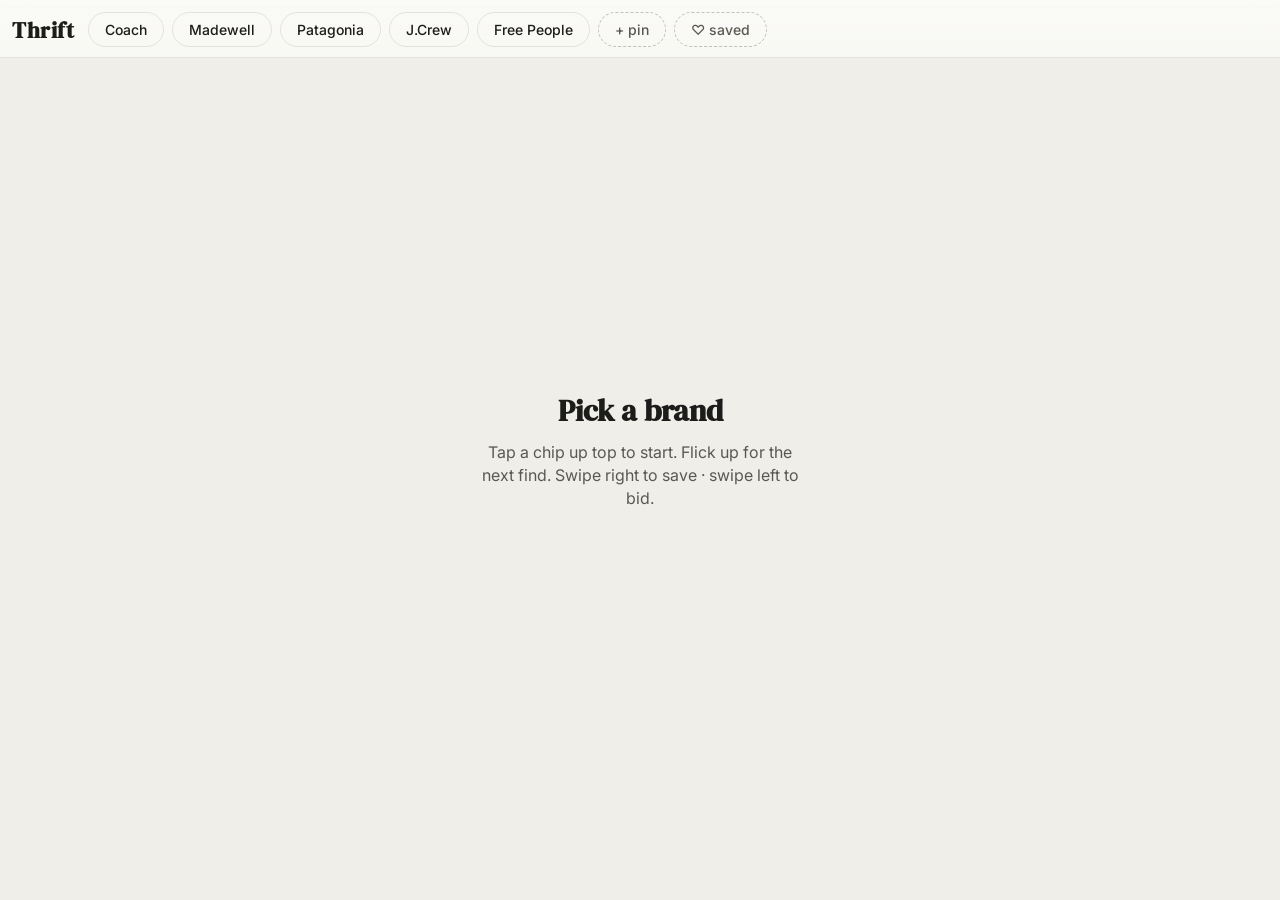
==== shopgoodwill_feed.html @ 8c885068 "Quieter monochrome palette: paper, charcoal, dusty olive accent Drop coral and peach entirely. Activ" ====
<!DOCTYPE html>
<html lang="en">
<head>
  <meta charset="UTF-8">
  <meta name="viewport" content="width=device-width, initial-scale=1.0, maximum-scale=1.0, user-scalable=no, viewport-fit=cover">
  <meta name="theme-color" content="#fafaf7">
  <meta name="color-scheme" content="light">
  <title>Sarah's Thrift Feed</title>

  <link rel="manifest" href="/manifest.webmanifest">
  <link rel="icon" href="/icon.svg" type="image/svg+xml">
  <link rel="apple-touch-icon" href="/icon.svg">
  <meta name="apple-mobile-web-app-capable" content="yes">
  <meta name="apple-mobile-web-app-title" content="Thrift">
  <meta name="apple-mobile-web-app-status-bar-style" content="default">
  <meta name="mobile-web-app-capable" content="yes">

  <link rel="preconnect" href="https://fonts.googleapis.com">
  <link rel="preconnect" href="https://fonts.gstatic.com" crossorigin>
  <link href="https://fonts.googleapis.com/css2?family=DM+Serif+Display&family=Inter:wght@400;500;600;700&display=swap" rel="stylesheet">
  <style>
    :root {
      color-scheme: light;
      --paper: #fafaf7;
      --paper-2: #efeee8;
      --paper-3: #dcdbd2;
      --ink: #1c1c1a;
      --ink-soft: #5a5852;
      --hairline: rgba(28,28,26,0.10);
      --olive: #6c7559;
      --olive-deep: #525a42;
      --notice-bg: #f3f1ea;
      --notice-border: #dcdbd2;
      --success-bg: #e8ebe0;
      --success-text: #4d553e;
      --shadow: 0 8px 24px rgba(28, 28, 26, 0.08);
      --shadow-lg: 0 16px 40px rgba(28, 28, 26, 0.16);
    }
    * { margin: 0; padding: 0; box-sizing: border-box; -webkit-tap-highlight-color: transparent; }
    html, body { height: 100%; overflow: hidden; background: var(--paper); }
    body {
      font-family: 'Inter', system-ui, -apple-system, sans-serif;
      color: var(--ink);
      overscroll-behavior: none;
    }

    .brand-bar {
      position: fixed; top: 0; left: 0; right: 0; z-index: 30;
      padding: max(env(safe-area-inset-top), 12px) 12px 10px;
      background: linear-gradient(to bottom, rgba(250,250,247,0.96), rgba(250,250,247,0.80));
      backdrop-filter: blur(14px) saturate(140%);
      -webkit-backdrop-filter: blur(14px) saturate(140%);
      border-bottom: 1px solid var(--hairline);
      display: flex; gap: 8px; overflow-x: auto;
      scrollbar-width: none;
      align-items: center;
    }
    .brand-bar::-webkit-scrollbar { display: none; }
    .brand-bar h1 {
      font-family: 'DM Serif Display', serif;
      color: var(--ink);
      font-size: 22px;
      white-space: nowrap;
      margin-right: 6px;
      letter-spacing: 0.5px;
    }
    .chip {
      flex-shrink: 0;
      padding: 8px 16px;
      border-radius: 999px;
      background: transparent;
      color: var(--ink);
      font-size: 14px;
      font-weight: 500;
      border: 1px solid var(--hairline);
      cursor: pointer;
      transition: transform 0.15s ease, background 0.2s ease, color 0.2s ease;
      white-space: nowrap;
      font-family: inherit;
    }
    .chip:active { transform: scale(0.95); }
    .chip.active {
      background: var(--ink);
      color: var(--paper);
      border-color: var(--ink);
    }
    .chip.add, .chip.saved {
      background: transparent;
      color: var(--ink-soft);
      border: 1px dashed rgba(28,28,26,0.25);
    }
    .chip.saved.active {
      background: var(--ink); color: var(--paper);
      border-color: var(--ink); border-style: solid;
    }

    .feed {
      height: 100vh; height: 100dvh;
      overflow-y: auto;
      scroll-snap-type: y mandatory;
      scroll-behavior: smooth;
      scrollbar-width: none;
    }
    .feed::-webkit-scrollbar { display: none; }

    .card {
      position: relative;
      height: 100vh; height: 100dvh;
      width: 100vw;
      scroll-snap-align: start;
      scroll-snap-stop: always;
      background: var(--paper-2);
      overflow: hidden;
    }
    .card-img {
      position: absolute; inset: 0;
      width: 100%; height: 100%;
      object-fit: cover;
      background: var(--paper-2);
      transition: opacity 0.4s ease, transform 0.2s ease;
    }
    .card-shade {
      position: absolute; left: 0; right: 0; bottom: 0;
      height: 60%;
      background: linear-gradient(to top, rgba(28,28,26,0.92), rgba(28,28,26,0.45) 45%, transparent);
      pointer-events: none;
    }

    .card-info {
      position: absolute; left: 18px; right: 84px;
      bottom: calc(env(safe-area-inset-bottom, 16px) + 22px);
      color: #ffffff;
      z-index: 5;
    }
    .card-brand {
      font-family: 'DM Serif Display', serif;
      font-size: 24px;
      letter-spacing: 0.5px;
      margin-bottom: 6px;
      text-shadow: 0 2px 8px rgba(0,0,0,0.45);
    }
    .card-title {
      font-size: 15px;
      line-height: 1.35;
      max-height: 4.05em; overflow: hidden;
      text-shadow: 0 1px 6px rgba(0,0,0,0.5);
      margin-bottom: 12px;
      opacity: 0.95;
    }
    .price-row { display: flex; align-items: center; gap: 8px; flex-wrap: wrap; }
    .price-tag {
      background: var(--paper);
      color: var(--ink);
      padding: 8px 14px;
      border-radius: 999px;
      font-weight: 700;
      font-size: 16px;
      box-shadow: var(--shadow);
    }
    .time-tag {
      background: rgba(250,250,247,0.92);
      color: var(--ink);
      padding: 8px 13px;
      border-radius: 999px;
      font-size: 13px;
      font-weight: 600;
    }
    .time-tag.urgent { background: var(--olive); color: #fff; }
    .bid-tag {
      background: rgba(28,28,26,0.85);
      color: var(--paper);
      padding: 8px 13px;
      border-radius: 999px;
      font-size: 13px;
      font-weight: 500;
    }

    .actions {
      position: absolute;
      right: 14px;
      bottom: calc(env(safe-area-inset-bottom, 16px) + 22px);
      display: flex; flex-direction: column; gap: 14px;
      align-items: center;
      z-index: 5;
    }
    .action-btn {
      width: 52px; height: 52px;
      border-radius: 50%;
      background: rgba(250,250,247,0.95);
      color: var(--ink);
      border: none;
      font-size: 22px;
      display: grid; place-items: center;
      cursor: pointer;
      box-shadow: var(--shadow);
      text-decoration: none;
      transition: transform 0.15s ease, background 0.2s ease;
      font-family: inherit;
    }
    .action-btn:active { transform: scale(0.92); }
    .action-btn.fav.active { background: var(--ink); color: var(--paper); }

    .burst {
      position: absolute; left: 50%; top: 50%;
      transform: translate(-50%, -50%) scale(0);
      font-size: 110px;
      color: var(--paper);
      pointer-events: none;
      filter: drop-shadow(0 4px 14px rgba(0,0,0,0.55));
      z-index: 8;
      opacity: 0;
    }
    .burst.go { animation: burst 720ms ease-out forwards; }
    @keyframes burst {
      0%   { transform: translate(-50%,-50%) scale(0.2); opacity: 0; }
      30%  { transform: translate(-50%,-50%) scale(1.25); opacity: 1; }
      80%  { transform: translate(-50%,-50%) scale(1.0); opacity: 0.9; }
      100% { transform: translate(-50%,-50%) scale(0.7); opacity: 0; }
    }

    .swipe-overlay {
      position: absolute;
      top: 50%;
      padding: 18px 30px;
      border-radius: 999px;
      font-family: 'DM Serif Display', serif;
      font-size: 26px;
      color: var(--paper);
      pointer-events: none;
      z-index: 9;
      opacity: 0;
      transform: translateY(-50%) scale(0.7);
      transition: opacity 0.25s ease, transform 0.3s cubic-bezier(0.2, 0.8, 0.2, 1);
      box-shadow: var(--shadow-lg);
      letter-spacing: 0.5px;
      white-space: nowrap;
    }
    .swipe-overlay.save { left: 24px; background: var(--ink); border: 2px solid #000; }
    .swipe-overlay.bid  { right: 24px; background: var(--olive); border: 2px solid var(--olive-deep); }
    .swipe-overlay.show { opacity: 1; transform: translateY(-50%) scale(1); }
    .swipe-overlay.peek { opacity: 0.7; }

    .drawer-bg, .modal-bg {
      position: fixed; inset: 0; z-index: 40;
      background: rgba(28,28,26,0.55);
      opacity: 0; pointer-events: none;
      transition: opacity 0.25s ease;
    }
    .drawer-bg.open, .modal-bg.open { opacity: 1; pointer-events: auto; }
    .modal-bg { display: grid; place-items: end center; padding: 0; }
    .modal-bg.open { display: grid; }
    @media (min-height: 700px) { .modal-bg { place-items: center; padding: 24px; } }

    .drawer {
      position: fixed; top: 0; right: 0; bottom: 0;
      width: min(420px, 88vw);
      background: var(--paper);
      transform: translateX(100%);
      transition: transform 0.3s cubic-bezier(0.2, 0.8, 0.2, 1);
      z-index: 41;
      overflow-y: auto;
      padding: 22px 22px calc(env(safe-area-inset-bottom, 24px) + 24px);
      color: var(--ink);
    }
    .drawer.open { transform: translateX(0); }
    .drawer-handle {
      width: 40px; height: 4px; background: var(--paper-3);
      border-radius: 4px; margin: 0 auto 18px;
    }
    .drawer h2 {
      font-family: 'DM Serif Display', serif;
      font-size: 26px;
      color: var(--ink);
      margin-bottom: 6px;
      line-height: 1.2;
    }
    .pill {
      display: inline-block;
      background: transparent;
      color: var(--ink);
      padding: 4px 12px;
      border-radius: 999px;
      border: 1px solid var(--ink);
      font-size: 11px;
      letter-spacing: 1px;
      margin-bottom: 14px;
      text-transform: uppercase;
      font-weight: 600;
    }
    .row {
      display: flex; justify-content: space-between;
      padding: 12px 0; border-bottom: 1px solid var(--hairline);
      font-size: 14px;
    }
    .row b { color: var(--ink); font-weight: 600; }
    .row span { color: var(--ink-soft); }
    .drawer-actions { margin-top: 22px; display: flex; gap: 10px; }
    .drawer-actions a, .drawer-actions button {
      flex: 1;
      padding: 14px;
      border-radius: 12px;
      border: none;
      font-size: 15px;
      font-weight: 600;
      text-align: center;
      text-decoration: none;
      cursor: pointer;
      font-family: inherit;
    }
    .btn-primary { background: var(--ink); color: var(--paper); }
    .btn-primary:disabled { background: var(--paper-2); color: var(--ink-soft); cursor: not-allowed; }
    .btn-secondary { background: transparent; color: var(--ink); border: 1px solid var(--hairline) !important; }

    .center-msg {
      position: absolute; inset: 0;
      display: grid; place-items: center;
      color: var(--ink);
      text-align: center;
      padding: 24px;
    }
    .center-msg h3 {
      font-family: 'DM Serif Display', serif;
      font-size: 30px; margin-bottom: 10px;
      color: var(--ink);
    }
    .center-msg p { color: var(--ink-soft); max-width: 320px; line-height: 1.45; }
    .dots { margin-top: 14px; display: inline-flex; gap: 6px; }
    .dots span {
      width: 8px; height: 8px; border-radius: 50%;
      background: var(--ink);
      animation: bounce 1.2s infinite ease-in-out;
    }
    .dots span:nth-child(2) { animation-delay: 0.15s; }
    .dots span:nth-child(3) { animation-delay: 0.3s; }
    @keyframes bounce {
      0%, 80%, 100% { transform: translateY(0); opacity: 0.35; }
      40% { transform: translateY(-8px); opacity: 1; }
    }

    .modal {
      background: var(--paper);
      border-radius: 18px 18px 0 0;
      padding: 24px 22px calc(env(safe-area-inset-bottom, 24px) + 24px);
      max-width: 460px; width: 100%;
      box-shadow: var(--shadow-lg);
      max-height: 92vh;
      overflow-y: auto;
      color: var(--ink);
    }
    @media (min-height: 700px) { .modal { border-radius: 18px; padding: 24px; } }
    .modal h3 {
      font-family: 'DM Serif Display', serif;
      font-size: 26px;
      margin-bottom: 6px;
      color: var(--ink);
    }
    .modal-sub {
      color: var(--ink-soft);
      font-size: 13px;
      margin-bottom: 16px;
    }
    .modal input {
      width: 100%;
      padding: 12px 14px;
      border-radius: 10px;
      border: 1px solid var(--hairline);
      font-size: 15px;
      margin-bottom: 14px;
      background: var(--paper);
      color: var(--ink);
      font-family: inherit;
    }
    .modal input:focus { outline: 1.5px solid var(--ink); outline-offset: 1px; border-color: transparent; }
    .modal-list { display: flex; flex-wrap: wrap; gap: 8px; margin-bottom: 14px; }
    .modal-list .chip { background: transparent; color: var(--ink); border: 1px solid var(--hairline); }
    .modal-list .chip .x { margin-left: 6px; opacity: 0.5; font-weight: 600; }
    .modal-actions { display: flex; gap: 10px; justify-content: flex-end; }
    .modal-actions button {
      padding: 12px 20px;
      border-radius: 10px;
      border: none;
      font-weight: 600;
      cursor: pointer;
      font-family: inherit;
      font-size: 14px;
    }

    .bid-thumb-row {
      display: flex;
      gap: 12px;
      margin-bottom: 16px;
      padding: 12px;
      background: var(--paper-2);
      border-radius: 14px;
      align-items: center;
    }
    .bid-thumb-row img {
      width: 56px; height: 56px;
      object-fit: cover;
      border-radius: 10px;
      flex-shrink: 0;
    }
    .bid-thumb-row > div { flex: 1; min-width: 0; }
    .bid-title-text {
      font-size: 14px; font-weight: 600; color: var(--ink);
      white-space: nowrap; overflow: hidden; text-overflow: ellipsis;
    }
    .bid-current-text {
      font-size: 12px; color: var(--ink-soft); margin-top: 2px;
    }
    .bid-presets {
      display: grid;
      grid-template-columns: repeat(2, 1fr);
      gap: 8px;
      margin-bottom: 12px;
    }
    .bid-preset {
      padding: 14px 12px;
      border-radius: 12px;
      border: 1px solid var(--hairline);
      background: var(--paper);
      color: var(--ink);
      font-size: 15px;
      font-weight: 600;
      cursor: pointer;
      font-family: inherit;
      transition: all 0.15s ease;
      text-align: left;
    }
    .bid-preset .label {
      display: block;
      font-size: 10px;
      font-weight: 500;
      color: var(--ink-soft);
      margin-bottom: 3px;
      text-transform: uppercase;
      letter-spacing: 1px;
    }
    .bid-preset:active { transform: scale(0.97); }
    .bid-preset.selected {
      background: var(--ink);
      color: var(--paper);
      border-color: var(--ink);
    }
    .bid-preset.selected .label { color: rgba(250,250,247,0.7); }

    .bid-notice {
      font-size: 13px;
      line-height: 1.4;
      margin-bottom: 12px;
      min-height: 0;
      color: var(--ink);
    }
    .bid-notice:empty { margin-bottom: 0; }
    .bid-notice.show {
      padding: 10px 12px;
      border-radius: 10px;
      background: var(--notice-bg);
      border: 1px solid var(--notice-border);
    }
    .bid-notice.success {
      background: var(--success-bg);
      border-color: #c4ccb6;
      color: var(--success-text);
    }

    @media (max-width: 380px) {
      .card-info { right: 76px; }
      .card-brand { font-size: 21px; }
    }
  </style>
</head>
<body>
  <div class="brand-bar" id="brandBar">
    <h1>Thrift</h1>
  </div>

  <div class="feed" id="feed">
    <div class="card">
      <div class="center-msg">
        <div>
          <h3>Pick a brand</h3>
          <p>Tap a chip up top to start. Flick up for the next find. Swipe right to save · swipe left to bid.</p>
        </div>
      </div>
    </div>
  </div>

  <div class="drawer-bg" id="drawerBg"></div>
  <aside class="drawer" id="drawer" aria-hidden="true">
    <div class="drawer-handle"></div>
    <div id="drawerContent"></div>
  </aside>

  <div class="modal-bg" id="brandModalBg">
    <div class="modal">
      <h3>Pin your brands</h3>
      <div class="modal-list" id="brandList"></div>
      <input id="brandInput" placeholder="Add a brand (Coach, Madewell…)" autocomplete="off">
      <div class="modal-actions">
        <button class="btn-secondary" onclick="closeBrandModal()">Done</button>
      </div>
    </div>
  </div>

  <div class="modal-bg" id="bidModalBg">
    <div class="modal">
      <h3>Place a bid</h3>
      <div class="modal-sub">Pick an amount or type your own.</div>
      <div class="bid-thumb-row">
        <img id="bidThumb" alt="">
        <div>
          <div class="bid-title-text" id="bidTitle"></div>
          <div class="bid-current-text" id="bidCurrent"></div>
        </div>
      </div>
      <div class="bid-presets" id="bidPresets"></div>
      <input id="bidCustom" type="number" inputmode="decimal" step="0.01" placeholder="Custom amount">
      <div class="bid-notice" id="bidNotice"></div>
      <div class="modal-actions">
        <button class="btn-secondary" onclick="closeBidModal()">Cancel</button>
        <button class="btn-primary" id="bidConfirm" disabled>Place bid</button>
      </div>
    </div>
  </div>

  <script>
    const SWIPE_THRESHOLD = 70;
    const SWIPE_VERTICAL_TOLERANCE = 60;
    const SWIPE_PEEK_DISTANCE = 30;

    const state = {
      brands: [],
      activeBrand: null,
      page: 1,
      items: [],
      favorites: new Set(),
      mode: 'feed',
      loading: false,
      exhausted: false,
    };

    const fmtPrice = n => `$${(Number(n) || 0).toFixed(2)}`;
    const isUrgent = s => s > 0 && s < 3600;
    function fmtTime(seconds) {
      if (!Number.isFinite(seconds) || seconds <= 0) return 'Ended';
      const d = Math.floor(seconds / 86400);
      const h = Math.floor((seconds % 86400) / 3600);
      const m = Math.floor((seconds % 3600) / 60);
      if (d > 0) return `${d}d ${h}h left`;
      if (h > 0) return `${h}h ${m}m left`;
      return `${Math.max(1, m)}m left`;
    }
    function escapeHtml(s) {
      return String(s == null ? '' : s).replace(/[&<>"']/g,
        c => ({'&':'&amp;','<':'&lt;','>':'&gt;','"':'&quot;',"'":'&#39;'}[c]));
    }

    function setBidNotice(text, kind) {
      const el = document.getElementById('bidNotice');
      el.textContent = text || '';
      el.classList.remove('success', 'show');
      if (text) {
        el.classList.add('show');
        if (kind === 'success') el.classList.add('success');
      }
    }

    async function apiGet(path) {
      const r = await fetch(path);
      if (!r.ok) {
        let detail = String(r.status);
        try { const j = await r.json(); if (j && j.detail) detail = j.detail; } catch {}
        throw new Error(`GET ${path} → ${detail}`);
      }
      return r.json();
    }
    async function apiSend(path, method, body) {
      const r = await fetch(path, {
        method,
        headers: {'Content-Type': 'application/json'},
        body: body ? JSON.stringify(body) : undefined,
      });
      if (!r.ok) {
        let detail = String(r.status);
        try { const j = await r.json(); if (j && j.detail) detail = j.detail; } catch {}
        throw new Error(detail);
      }
      return r.json();
    }

    function warmingCard(brand) {
      return `
        <div class="card">
          <div class="center-msg">
            <div>
              <h3>Warming up…</h3>
              <p>The free server takes about 30 seconds to wake from a nap.
              ${brand ? `${escapeHtml(brand)} finds will appear here as soon as it stretches.` : ''}</p>
              <div class="dots"><span></span><span></span><span></span></div>
            </div>
          </div>
        </div>`;
    }

    async function loadBrands() {
      try { state.brands = await apiGet('/api/brands'); }
      catch { state.brands = ['Coach', 'Madewell', 'Patagonia', 'J.Crew', 'Free People']; }
      renderBrandBar();
      renderBrandModal();
    }
    async function saveBrands() {
      try { state.brands = await apiSend('/api/brands', 'POST', state.brands); }
      catch (e) { console.warn('save brands failed', e); }
      renderBrandBar();
      renderBrandModal();
    }

    function renderBrandBar() {
      const bar = document.getElementById('brandBar');
      bar.innerHTML = '<h1>Thrift</h1>';
      state.brands.forEach(b => {
        const c = document.createElement('button');
        c.className = 'chip' + (state.mode === 'feed' && b === state.activeBrand ? ' active' : '');
        c.textContent = b;
        c.onclick = () => selectBrand(b);
        bar.appendChild(c);
      });
      const add = document.createElement('button');
      add.className = 'chip add';
      add.textContent = '+ pin';
      add.onclick = openBrandModal;
      bar.appendChild(add);
      const sav = document.createElement('button');
      sav.className = 'chip saved' + (state.mode === 'saved' ? ' active' : '');
      sav.innerHTML = '♡ saved';
      sav.onclick = showFavorites;
      bar.appendChild(sav);
    }

    async function selectBrand(brand) {
      state.activeBrand = brand;
      state.mode = 'feed';
      state.page = 1;
      state.items = [];
      state.exhausted = false;
      renderBrandBar();
      document.getElementById('feed').innerHTML = `
        <div class="card">
          <div class="center-msg">
            <div>
              <h3>Pulling ${escapeHtml(brand)} finds…</h3>
              <p>Flick up for next · → to save · ← to bid</p>
              <div class="dots"><span></span><span></span><span></span></div>
            </div>
          </div>
        </div>`;
      await loadMore();
    }

    async function loadMore() {
      if (state.mode !== 'feed' || !state.activeBrand || state.loading || state.exhausted) return;
      state.loading = true;
      let warmTimer = null;
      if (state.items.length === 0) {
        warmTimer = setTimeout(() => {
          document.getElementById('feed').innerHTML = warmingCard(state.activeBrand);
        }, 4000);
      }
      try {
        const items = await apiGet(`/api/feed?brand=${encodeURIComponent(state.activeBrand)}&page=${state.page}`);
        if (warmTimer) clearTimeout(warmTimer);
        if (!items.length) state.exhausted = true;
        state.items.push(...items);
        state.page += 1;
        renderFeed();
      } catch (e) {
        if (warmTimer) clearTimeout(warmTimer);
        renderError(e);
      } finally {
        state.loading = false;
      }
    }

    function renderFeed() {
      const feed = document.getElementById('feed');
      if (state.items.length === 0) {
        feed.innerHTML = `
          <div class="card">
            <div class="center-msg">
              <div><h3>No ${escapeHtml(state.activeBrand)} listings</h3>
              <p>Try another pinned brand or check back soon.</p></div>
            </div>
          </div>`;
        return;
      }
      feed.innerHTML = state.items.map(cardHTML).join('');
      feed.querySelectorAll('.card[data-id]').forEach(attachGestures);
      observeLastCard();
    }

    function cardHTML(it, idx) {
      const saved = state.favorites.has(it.id);
      const heart = saved ? '♥' : '♡';
      const heartCls = saved ? 'action-btn fav active' : 'action-btn fav';
      const urgent = isUrgent(it.seconds_left) ? ' urgent' : '';
      return `
        <article class="card" data-idx="${idx}" data-id="${it.id}">
          <img class="card-img" src="${escapeHtml(it.image_url)}" alt="" loading="${idx < 2 ? 'eager' : 'lazy'}" onerror="this.removeAttribute('src');">
          <div class="card-shade"></div>
          <div class="burst" data-burst>♥</div>
          <div class="swipe-overlay save" data-overlay-save>♥ saved</div>
          <div class="swipe-overlay bid"  data-overlay-bid>↗ bid</div>
          <div class="card-info">
            <div class="card-brand">${escapeHtml(it.brand)}</div>
            <div class="card-title">${escapeHtml(it.title)}</div>
            <div class="price-row">
              <span class="price-tag">${fmtPrice(it.current_price)}</span>
              <span class="time-tag${urgent}" data-time="${it.seconds_left}">${fmtTime(it.seconds_left)}</span>
              ${it.bid_count ? `<span class="bid-tag">${it.bid_count} bid${it.bid_count === 1 ? '' : 's'}</span>` : ''}
            </div>
          </div>
          <div class="actions">
            <button class="${heartCls}" data-fav aria-label="Save">${heart}</button>
            <button class="action-btn" data-info aria-label="Details">i</button>
            <button class="action-btn" data-bid aria-label="Bid">$</button>
          </div>
        </article>`;
    }

    function renderError(e) {
      document.getElementById('feed').innerHTML = `
        <div class="card">
          <div class="center-msg">
            <div><h3>Couldn't load</h3>
            <p>${escapeHtml(e && e.message || e)}</p></div>
          </div>
        </div>`;
    }

    function attachGestures(card) {
      const id = parseInt(card.dataset.id, 10);
      const item = state.items.find(x => x.id === id);
      if (!item) return;
      const burst = card.querySelector('[data-burst]');
      const img = card.querySelector('.card-img');
      const overlaySave = card.querySelector('[data-overlay-save]');
      const overlayBid  = card.querySelector('[data-overlay-bid]');

      let lastTap = 0;
      card.addEventListener('click', (e) => {
        if (e.target.closest('button,a')) return;
        const now = Date.now();
        if (now - lastTap < 320) {
          if (!state.favorites.has(item.id)) toggleFav(item, card);
          fireBurst(burst);
        }
        lastTap = now;
      });

      let startX = 0, startY = 0, tracking = false, horizontal = false;
      card.addEventListener('touchstart', (e) => {
        if (e.target.closest('button,a')) return;
        startX = e.touches[0].clientX;
        startY = e.touches[0].clientY;
        tracking = true;
        horizontal = false;
      }, { passive: true });

      card.addEventListener('touchmove', (e) => {
        if (!tracking) return;
        const dx = e.touches[0].clientX - startX;
        const dy = e.touches[0].clientY - startY;
        if (!horizontal && Math.abs(dx) > 10 && Math.abs(dx) > Math.abs(dy)) {
          horizontal = true;
        }
        if (!horizontal) return;
        const peek = Math.max(-1, Math.min(1, dx / 140));
        if (img) img.style.transform = `translateX(${dx * 0.18}px)`;
        if (dx > SWIPE_PEEK_DISTANCE) {
          overlaySave.classList.add('peek');
          overlaySave.style.opacity = String(Math.min(0.9, peek));
          overlayBid.classList.remove('peek', 'show');
          overlayBid.style.opacity = '';
        } else if (dx < -SWIPE_PEEK_DISTANCE) {
          overlayBid.classList.add('peek');
          overlayBid.style.opacity = String(Math.min(0.9, -peek));
          overlaySave.classList.remove('peek', 'show');
          overlaySave.style.opacity = '';
        } else {
          overlaySave.classList.remove('peek', 'show');
          overlayBid.classList.remove('peek', 'show');
          overlaySave.style.opacity = '';
          overlayBid.style.opacity = '';
        }
      }, { passive: true });

      card.addEventListener('touchend', (e) => {
        if (!tracking) return;
        tracking = false;
        const dx = e.changedTouches[0].clientX - startX;
        const dy = e.changedTouches[0].clientY - startY;

        if (img) img.style.transform = '';
        overlaySave.classList.remove('peek');
        overlayBid.classList.remove('peek');
        overlaySave.style.opacity = '';
        overlayBid.style.opacity = '';

        if (Math.abs(dy) > SWIPE_VERTICAL_TOLERANCE) return;

        if (dx > SWIPE_THRESHOLD) {
          if (!state.favorites.has(item.id)) toggleFav(item, card);
          fireBurst(burst);
          flashOverlay(overlaySave);
        } else if (dx < -SWIPE_THRESHOLD) {
          flashOverlay(overlayBid);
          setTimeout(() => openBidSheet(item), 180);
        }
      }, { passive: true });

      card.querySelector('[data-fav]').addEventListener('click', (e) => {
        e.stopPropagation();
        toggleFav(item, card);
      });
      card.querySelector('[data-info]').addEventListener('click', (e) => {
        e.stopPropagation();
        openDrawer(item);
      });
      card.querySelector('[data-bid]').addEventListener('click', (e) => {
        e.stopPropagation();
        openBidSheet(item);
      });
    }

    function fireBurst(el) {
      el.classList.remove('go');
      void el.offsetWidth;
      el.classList.add('go');
    }

    function flashOverlay(el) {
      el.classList.remove('peek');
      el.style.opacity = '';
      el.classList.add('show');
      setTimeout(() => el.classList.remove('show'), 650);
    }

    async function toggleFav(item, card) {
      const btn = card && card.querySelector('[data-fav]');
      if (state.favorites.has(item.id)) {
        state.favorites.delete(item.id);
        if (btn) { btn.classList.remove('active'); btn.textContent = '♡'; }
        try { await fetch(`/api/favorites/${item.id}`, { method: 'DELETE' }); } catch (e) { console.warn(e); }
      } else {
        state.favorites.add(item.id);
        if (btn) { btn.classList.add('active'); btn.textContent = '♥'; }
        try {
          await apiSend('/api/favorites', 'POST', {
            item_id: item.id,
            title: item.title,
            image_url: item.image_url,
            listing_url: item.listing_url,
            brand: item.brand,
            saved_at: new Date().toISOString(),
          });
        } catch (e) { console.warn(e); }
      }
    }

    async function loadFavorites() {
      try {
        const favs = await apiGet('/api/favorites');
        state.favorites = new Set(favs.map(f => f.item_id));
      } catch {}
    }

    async function showFavorites() {
      state.mode = 'saved';
      renderBrandBar();
      try {
        const favs = await apiGet('/api/favorites');
        const feed = document.getElementById('feed');
        if (!favs.length) {
          feed.innerHTML = `<div class="card"><div class="center-msg"><div><h3>Nothing saved yet</h3><p>Swipe a card right to save it here.</p></div></div></div>`;
          return;
        }
        feed.innerHTML = favs.map((f, idx) => `
          <article class="card">
            <img class="card-img" src="${escapeHtml(f.image_url)}" alt="" loading="${idx < 2 ? 'eager' : 'lazy'}" onerror="this.removeAttribute('src');">
            <div class="card-shade"></div>
            <div class="card-info">
              <div class="card-brand">${escapeHtml(f.brand || 'Saved')}</div>
              <div class="card-title">${escapeHtml(f.title)}</div>
              <div class="price-row">
                <a class="price-tag" href="${escapeHtml(f.listing_url)}" target="_blank" rel="noopener" style="text-decoration:none;">Open ↗</a>
              </div>
            </div>
          </article>`).join('');
      } catch (e) {
        renderError(e);
      }
    }

    function openDrawer(item) {
      const c = document.getElementById('drawerContent');
      c.innerHTML = `
        <span class="pill">${escapeHtml(item.brand)}</span>
        <h2>${escapeHtml(item.title)}</h2>
        <div class="row"><b>Current bid</b><span>${fmtPrice(item.current_price)}</span></div>
        <div class="row"><b>Minimum next bid</b><span>${fmtPrice(item.minimum_bid)}</span></div>
        <div class="row"><b>Bids placed</b><span>${item.bid_count || 0}</span></div>
        <div class="row"><b>Time left</b><span>${fmtTime(item.seconds_left)}</span></div>
        ${item.location ? `<div class="row"><b>Seller</b><span>${escapeHtml(item.location)}</span></div>` : ''}
        <div class="drawer-actions">
          <button class="btn-primary" onclick="closeDrawer(); openBidSheet(${JSON.stringify(item).replace(/"/g, '&quot;')})">Bid</button>
          <button class="btn-secondary" onclick="closeDrawer()">Close</button>
        </div>`;
      document.getElementById('drawer').classList.add('open');
      document.getElementById('drawer').setAttribute('aria-hidden', 'false');
      document.getElementById('drawerBg').classList.add('open');
    }
    function closeDrawer() {
      document.getElementById('drawer').classList.remove('open');
      document.getElementById('drawer').setAttribute('aria-hidden', 'true');
      document.getElementById('drawerBg').classList.remove('open');
    }
    document.getElementById('drawerBg').addEventListener('click', closeDrawer);

    function openBrandModal() {
      renderBrandModal();
      document.getElementById('brandModalBg').classList.add('open');
      setTimeout(() => document.getElementById('brandInput').focus(), 50);
    }
    function closeBrandModal() {
      document.getElementById('brandModalBg').classList.remove('open');
    }
    function renderBrandModal() {
      const list = document.getElementById('brandList');
      list.innerHTML = state.brands.map(b => `
        <button class="chip" data-b="${escapeHtml(b)}">${escapeHtml(b)} <span class="x">×</span></button>
      `).join('');
      list.querySelectorAll('.chip').forEach(el => {
        el.onclick = () => {
          const b = el.dataset.b;
          state.brands = state.brands.filter(x => x !== b);
          if (state.activeBrand === b) state.activeBrand = null;
          saveBrands();
        };
      });
      const inp = document.getElementById('brandInput');
      inp.onkeydown = (e) => {
        if (e.key === 'Enter' && inp.value.trim()) {
          const b = inp.value.trim();
          if (!state.brands.includes(b)) state.brands.push(b);
          inp.value = '';
          saveBrands();
        }
      };
    }

    // ----- bid sheet -----

    let bidContext = null;

    function openBidSheet(item) {
      bidContext = { item, amount: null };
      document.getElementById('bidThumb').src = item.image_url;
      document.getElementById('bidTitle').textContent = item.title;
      document.getElementById('bidCurrent').textContent =
        `Current ${fmtPrice(item.current_price)} · min next ${fmtPrice(item.minimum_bid)}`;

      const min = Math.max(item.minimum_bid, item.current_price + 1);
      const presets = [
        { label: 'Min',     amount: min },
        { label: 'Min +$1', amount: min + 1 },
        { label: 'Min +$5', amount: min + 5 },
        { label: 'Min +$10', amount: min + 10 },
      ];
      const presetsEl = document.getElementById('bidPresets');
      presetsEl.innerHTML = presets.map(p => `
        <button class="bid-preset" data-amount="${p.amount}">
          <span class="label">${escapeHtml(p.label)}</span>
          ${fmtPrice(p.amount)}
        </button>
      `).join('');
      presetsEl.querySelectorAll('.bid-preset').forEach(btn => {
        btn.onclick = () => selectBidAmount(parseFloat(btn.dataset.amount), btn);
      });

      const custom = document.getElementById('bidCustom');
      custom.value = '';
      custom.placeholder = `Custom amount (e.g. ${(min + 2.50).toFixed(2)})`;
      custom.oninput = () => {
        const v = parseFloat(custom.value);
        if (Number.isFinite(v) && v > 0) {
          bidContext.amount = v;
          presetsEl.querySelectorAll('.bid-preset').forEach(b => b.classList.remove('selected'));
          document.getElementById('bidConfirm').disabled = false;
        } else {
          if (!presetsEl.querySelector('.bid-preset.selected')) {
            document.getElementById('bidConfirm').disabled = true;
            bidContext.amount = null;
          }
        }
      };

      setBidNotice('');
      const confirmBtn = document.getElementById('bidConfirm');
      confirmBtn.disabled = true;
      confirmBtn.textContent = 'Place bid';
      document.getElementById('bidModalBg').classList.add('open');
    }

    function selectBidAmount(amount, btnEl) {
      bidContext.amount = amount;
      document.querySelectorAll('.bid-preset').forEach(b => b.classList.remove('selected'));
      if (btnEl) btnEl.classList.add('selected');
      document.getElementById('bidCustom').value = '';
      document.getElementById('bidConfirm').disabled = false;
    }

    function closeBidModal() {
      document.getElementById('bidModalBg').classList.remove('open');
      bidContext = null;
    }

    document.getElementById('bidConfirm').onclick = async () => {
      if (!bidContext || !bidContext.amount) return;
      const btn = document.getElementById('bidConfirm');
      btn.disabled = true;
      btn.textContent = 'Placing…';
      setBidNotice('');
      try {
        await apiSend('/api/bid', 'POST', {
          item_id: bidContext.item.id,
          amount: bidContext.amount,
        });
        btn.textContent = 'Bid placed ✓';
        setBidNotice(`Bid of ${fmtPrice(bidContext.amount)} submitted.`, 'success');
        setTimeout(closeBidModal, 1400);
      } catch (e) {
        setBidNotice(e.message || String(e));
        btn.disabled = false;
        btn.textContent = 'Place bid';
      }
    };

    document.getElementById('bidModalBg').addEventListener('click', (e) => {
      if (e.target.id === 'bidModalBg') closeBidModal();
    });
    document.getElementById('brandModalBg').addEventListener('click', (e) => {
      if (e.target.id === 'brandModalBg') closeBrandModal();
    });

    let observer;
    function observeLastCard() {
      if (observer) observer.disconnect();
      const cards = document.querySelectorAll('.card[data-id]');
      if (cards.length < 2) return;
      observer = new IntersectionObserver((entries) => {
        entries.forEach(e => { if (e.isIntersecting) loadMore(); });
      }, { threshold: 0.3 });
      observer.observe(cards[cards.length - 2]);
    }

    setInterval(() => {
      document.querySelectorAll('[data-time]').forEach(el => {
        let s = parseInt(el.dataset.time, 10);
        if (!Number.isFinite(s)) return;
        s = Math.max(0, s - 1);
        el.dataset.time = s;
        el.textContent = fmtTime(s);
        if (isUrgent(s)) el.classList.add('urgent');
      });
    }, 1000);

    (async function init() {
      await loadFavorites();
      await loadBrands();
    })();
  </script>
</body>
</html>
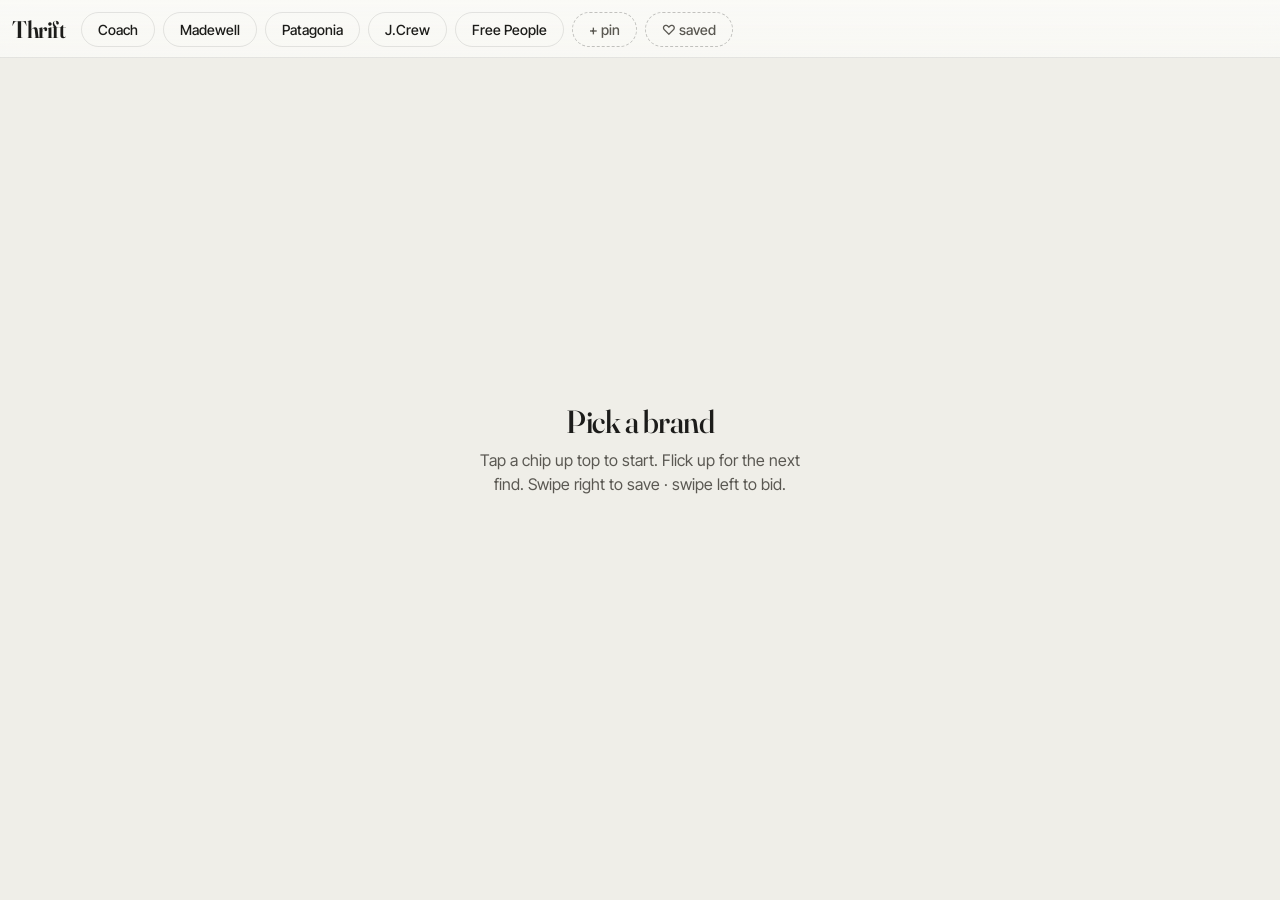
==== commit d33cd04e: "Bring coral back as accent + new font pairing (Fraunces / Inter Tight) Coral comes back, used sparin" ====
--- a/shopgoodwill_feed.html
+++ b/shopgoodwill_feed.html
@@ -17,7 +17,7 @@
 
   <link rel="preconnect" href="https://fonts.googleapis.com">
   <link rel="preconnect" href="https://fonts.gstatic.com" crossorigin>
-  <link href="https://fonts.googleapis.com/css2?family=DM+Serif+Display&family=Inter:wght@400;500;600;700&display=swap" rel="stylesheet">
+  <link href="https://fonts.googleapis.com/css2?family=Fraunces:opsz,wght@9..144,400..700&family=Inter+Tight:wght@400..700&display=swap" rel="stylesheet">
   <style>
     :root {
       color-scheme: light;
@@ -29,19 +29,26 @@
       --hairline: rgba(28,28,26,0.10);
       --olive: #6c7559;
       --olive-deep: #525a42;
+      --coral: #ff7a6b;
+      --coral-deep: #e85a4a;
+      --peach: #ffd5cc;
       --notice-bg: #f3f1ea;
       --notice-border: #dcdbd2;
       --success-bg: #e8ebe0;
       --success-text: #4d553e;
       --shadow: 0 8px 24px rgba(28, 28, 26, 0.08);
       --shadow-lg: 0 16px 40px rgba(28, 28, 26, 0.16);
+      --serif: 'Fraunces', 'DM Serif Display', Georgia, serif;
+      --sans: 'Inter Tight', 'Inter', system-ui, -apple-system, sans-serif;
     }
     * { margin: 0; padding: 0; box-sizing: border-box; -webkit-tap-highlight-color: transparent; }
     html, body { height: 100%; overflow: hidden; background: var(--paper); }
     body {
-      font-family: 'Inter', system-ui, -apple-system, sans-serif;
+      font-family: var(--sans);
       color: var(--ink);
       overscroll-behavior: none;
+      -webkit-font-smoothing: antialiased;
+      -moz-osx-font-smoothing: grayscale;
     }
 
     .brand-bar {
@@ -57,12 +64,14 @@
     }
     .brand-bar::-webkit-scrollbar { display: none; }
     .brand-bar h1 {
-      font-family: 'DM Serif Display', serif;
-      color: var(--ink);
-      font-size: 22px;
+      font-family: var(--serif);
+      font-variation-settings: 'opsz' 144;
+      font-weight: 600;
+      color: var(--ink);
+      font-size: 24px;
       white-space: nowrap;
-      margin-right: 6px;
-      letter-spacing: 0.5px;
+      margin-right: 8px;
+      letter-spacing: -0.5px;
     }
     .chip {
       flex-shrink: 0;
@@ -90,8 +99,8 @@
       border: 1px dashed rgba(28,28,26,0.25);
     }
     .chip.saved.active {
-      background: var(--ink); color: var(--paper);
-      border-color: var(--ink); border-style: solid;
+      background: var(--coral); color: #fff;
+      border-color: var(--coral-deep); border-style: solid;
     }
 
     .feed {
@@ -112,18 +121,75 @@
       background: var(--paper-2);
       overflow: hidden;
     }
+    .card-bg {
+      position: absolute; inset: -8%;
+      background-size: cover;
+      background-position: center;
+      filter: blur(48px) saturate(1.35) brightness(0.92);
+      transform: scale(1.08);
+      z-index: 0;
+      will-change: transform;
+      transition: opacity 0.35s ease;
+    }
     .card-img {
       position: absolute; inset: 0;
       width: 100%; height: 100%;
-      object-fit: cover;
-      background: var(--paper-2);
-      transition: opacity 0.4s ease, transform 0.2s ease;
-    }
+      object-fit: contain;
+      object-position: center;
+      z-index: 1;
+      filter: contrast(1.04) saturate(1.06);
+      image-rendering: -webkit-optimize-contrast;
+      transition: opacity 0.35s ease, transform 0.2s ease;
+    }
+    .card-img.swapping { opacity: 0.4; }
     .card-shade {
       position: absolute; left: 0; right: 0; bottom: 0;
-      height: 60%;
-      background: linear-gradient(to top, rgba(28,28,26,0.92), rgba(28,28,26,0.45) 45%, transparent);
+      height: 55%;
+      background: linear-gradient(to top, rgba(28,28,26,0.85), rgba(28,28,26,0.35) 50%, transparent);
       pointer-events: none;
+      z-index: 2;
+    }
+
+    .gallery-pip {
+      position: absolute;
+      bottom: calc(env(safe-area-inset-bottom, 16px) + 175px);
+      left: 50%;
+      transform: translateX(-50%);
+      background: rgba(28,28,26,0.62);
+      color: #fff;
+      border-radius: 999px;
+      z-index: 6;
+      font-family: inherit;
+      backdrop-filter: blur(12px) saturate(140%);
+      -webkit-backdrop-filter: blur(12px) saturate(140%);
+      box-shadow: 0 4px 14px rgba(0,0,0,0.30);
+      display: none;
+      align-items: center;
+      padding: 0;
+      overflow: hidden;
+      border: 1px solid rgba(255,255,255,0.10);
+    }
+    .gallery-pip.show { display: inline-flex; }
+    .gallery-pip button {
+      background: transparent;
+      border: none;
+      color: #fff;
+      font-size: 20px;
+      font-weight: 500;
+      padding: 9px 16px;
+      cursor: pointer;
+      font-family: inherit;
+      line-height: 1;
+      transition: background 0.12s ease;
+    }
+    .gallery-pip button:active { background: rgba(255,255,255,0.18); }
+    .gallery-pip .count {
+      padding: 0 6px;
+      font-size: 12px;
+      font-weight: 600;
+      letter-spacing: 0.6px;
+      white-space: nowrap;
+      opacity: 0.95;
     }
 
     .card-info {
@@ -133,11 +199,14 @@
       z-index: 5;
     }
     .card-brand {
-      font-family: 'DM Serif Display', serif;
-      font-size: 24px;
-      letter-spacing: 0.5px;
+      font-family: var(--serif);
+      font-variation-settings: 'opsz' 144;
+      font-weight: 500;
+      font-size: 28px;
+      letter-spacing: -0.5px;
       margin-bottom: 6px;
       text-shadow: 0 2px 8px rgba(0,0,0,0.45);
+      line-height: 1.05;
     }
     .card-title {
       font-size: 15px;
@@ -146,6 +215,7 @@
       text-shadow: 0 1px 6px rgba(0,0,0,0.5);
       margin-bottom: 12px;
       opacity: 0.95;
+      font-weight: 400;
     }
     .price-row { display: flex; align-items: center; gap: 8px; flex-wrap: wrap; }
     .price-tag {
@@ -156,6 +226,7 @@
       font-weight: 700;
       font-size: 16px;
       box-shadow: var(--shadow);
+      letter-spacing: -0.2px;
     }
     .time-tag {
       background: rgba(250,250,247,0.92);
@@ -165,7 +236,7 @@
       font-size: 13px;
       font-weight: 600;
     }
-    .time-tag.urgent { background: var(--olive); color: #fff; }
+    .time-tag.urgent { background: var(--coral-deep); color: #fff; }
     .bid-tag {
       background: rgba(28,28,26,0.85);
       color: var(--paper);
@@ -198,15 +269,15 @@
       font-family: inherit;
     }
     .action-btn:active { transform: scale(0.92); }
-    .action-btn.fav.active { background: var(--ink); color: var(--paper); }
+    .action-btn.fav.active { background: var(--coral); color: #fff; }
 
     .burst {
       position: absolute; left: 50%; top: 50%;
       transform: translate(-50%, -50%) scale(0);
       font-size: 110px;
-      color: var(--paper);
+      color: var(--coral);
       pointer-events: none;
-      filter: drop-shadow(0 4px 14px rgba(0,0,0,0.55));
+      filter: drop-shadow(0 4px 14px rgba(0,0,0,0.45));
       z-index: 8;
       opacity: 0;
     }
@@ -223,19 +294,21 @@
       top: 50%;
       padding: 18px 30px;
       border-radius: 999px;
-      font-family: 'DM Serif Display', serif;
+      font-family: var(--serif);
+      font-variation-settings: 'opsz' 144;
+      font-weight: 500;
       font-size: 26px;
-      color: var(--paper);
+      color: #fff;
       pointer-events: none;
       z-index: 9;
       opacity: 0;
       transform: translateY(-50%) scale(0.7);
       transition: opacity 0.25s ease, transform 0.3s cubic-bezier(0.2, 0.8, 0.2, 1);
       box-shadow: var(--shadow-lg);
-      letter-spacing: 0.5px;
+      letter-spacing: -0.3px;
       white-space: nowrap;
     }
-    .swipe-overlay.save { left: 24px; background: var(--ink); border: 2px solid #000; }
+    .swipe-overlay.save { left: 24px; background: var(--coral); border: 2px solid var(--coral-deep); }
     .swipe-overlay.bid  { right: 24px; background: var(--olive); border: 2px solid var(--olive-deep); }
     .swipe-overlay.show { opacity: 1; transform: translateY(-50%) scale(1); }
     .swipe-overlay.peek { opacity: 0.7; }
@@ -268,19 +341,22 @@
       border-radius: 4px; margin: 0 auto 18px;
     }
     .drawer h2 {
-      font-family: 'DM Serif Display', serif;
-      font-size: 26px;
+      font-family: var(--serif);
+      font-variation-settings: 'opsz' 144;
+      font-weight: 500;
+      font-size: 28px;
       color: var(--ink);
       margin-bottom: 6px;
-      line-height: 1.2;
+      line-height: 1.15;
+      letter-spacing: -0.5px;
     }
     .pill {
       display: inline-block;
-      background: transparent;
-      color: var(--ink);
+      background: var(--coral);
+      color: #fff;
       padding: 4px 12px;
       border-radius: 999px;
-      border: 1px solid var(--ink);
+      border: none;
       font-size: 11px;
       letter-spacing: 1px;
       margin-bottom: 14px;
@@ -317,23 +393,28 @@
       color: var(--ink);
       text-align: center;
       padding: 24px;
+      z-index: 3;
     }
     .center-msg h3 {
-      font-family: 'DM Serif Display', serif;
-      font-size: 30px; margin-bottom: 10px;
-      color: var(--ink);
+      font-family: var(--serif);
+      font-variation-settings: 'opsz' 144;
+      font-weight: 500;
+      font-size: 32px; margin-bottom: 10px;
+      color: var(--ink);
+      letter-spacing: -0.5px;
+      line-height: 1.1;
     }
     .center-msg p { color: var(--ink-soft); max-width: 320px; line-height: 1.45; }
     .dots { margin-top: 14px; display: inline-flex; gap: 6px; }
     .dots span {
       width: 8px; height: 8px; border-radius: 50%;
-      background: var(--ink);
+      background: var(--coral);
       animation: bounce 1.2s infinite ease-in-out;
     }
     .dots span:nth-child(2) { animation-delay: 0.15s; }
     .dots span:nth-child(3) { animation-delay: 0.3s; }
     @keyframes bounce {
-      0%, 80%, 100% { transform: translateY(0); opacity: 0.35; }
+      0%, 80%, 100% { transform: translateY(0); opacity: 0.4; }
       40% { transform: translateY(-8px); opacity: 1; }
     }
 
@@ -349,10 +430,13 @@
     }
     @media (min-height: 700px) { .modal { border-radius: 18px; padding: 24px; } }
     .modal h3 {
-      font-family: 'DM Serif Display', serif;
-      font-size: 26px;
+      font-family: var(--serif);
+      font-variation-settings: 'opsz' 144;
+      font-weight: 500;
+      font-size: 28px;
       margin-bottom: 6px;
       color: var(--ink);
+      letter-spacing: -0.5px;
     }
     .modal-sub {
       color: var(--ink-soft);
@@ -370,7 +454,7 @@
       color: var(--ink);
       font-family: inherit;
     }
-    .modal input:focus { outline: 1.5px solid var(--ink); outline-offset: 1px; border-color: transparent; }
+    .modal input:focus { outline: 1.5px solid var(--coral); outline-offset: 1px; border-color: transparent; }
     .modal-list { display: flex; flex-wrap: wrap; gap: 8px; margin-bottom: 14px; }
     .modal-list .chip { background: transparent; color: var(--ink); border: 1px solid var(--hairline); }
     .modal-list .chip .x { margin-left: 6px; opacity: 0.5; font-weight: 600; }
@@ -466,7 +550,8 @@
 
     @media (max-width: 380px) {
       .card-info { right: 76px; }
-      .card-brand { font-size: 21px; }
+      .card-brand { font-size: 24px; }
+      .gallery-pip { bottom: calc(env(safe-area-inset-bottom, 16px) + 165px); }
     }
   </style>
 </head>
@@ -540,6 +625,9 @@
       exhausted: false,
     };
 
+    const galleryCache = new Map(); // itemId -> { images: [...], index: 0 }
+    const detailFetched = new Set(); // itemIds already fetched (success or fail)
+
     const fmtPrice = n => `$${(Number(n) || 0).toFixed(2)}`;
     const isUrgent = s => s > 0 && s < 3600;
     function fmtTime(seconds) {
@@ -554,6 +642,9 @@
     function escapeHtml(s) {
       return String(s == null ? '' : s).replace(/[&<>"']/g,
         c => ({'&':'&amp;','<':'&lt;','>':'&gt;','"':'&quot;',"'":'&#39;'}[c]));
+    }
+    function safeUrlForCss(u) {
+      return encodeURI(u || '').replace(/'/g, '%27');
     }
 
     function setBidNotice(text, kind) {
@@ -695,7 +786,13 @@
         return;
       }
       feed.innerHTML = state.items.map(cardHTML).join('');
-      feed.querySelectorAll('.card[data-id]').forEach(attachGestures);
+      feed.querySelectorAll('.card[data-id]').forEach(card => {
+        attachGestures(card);
+        detailObserver.observe(card);
+        // Apply any cached gallery (e.g. on re-render)
+        const id = parseInt(card.dataset.id, 10);
+        if (galleryCache.has(id)) applyGallery(card, id);
+      });
       observeLastCard();
     }
 
@@ -704,9 +801,16 @@
       const heart = saved ? '♥' : '♡';
       const heartCls = saved ? 'action-btn fav active' : 'action-btn fav';
       const urgent = isUrgent(it.seconds_left) ? ' urgent' : '';
+      const safeUrl = safeUrlForCss(it.image_url);
       return `
         <article class="card" data-idx="${idx}" data-id="${it.id}">
-          <img class="card-img" src="${escapeHtml(it.image_url)}" alt="" loading="${idx < 2 ? 'eager' : 'lazy'}" onerror="this.removeAttribute('src');">
+          <div class="card-bg" style="background-image:url('${safeUrl}');"></div>
+          <img class="card-img" src="${escapeHtml(it.image_url)}" alt="" loading="${idx < 2 ? 'eager' : 'lazy'}" decoding="async" onerror="this.removeAttribute('src');">
+          <div class="gallery-pip" data-pip>
+            <button data-pip-prev aria-label="Previous photo">‹</button>
+            <span class="count" data-pip-text>1 / 1</span>
+            <button data-pip-next aria-label="Next photo">›</button>
+          </div>
           <div class="card-shade"></div>
           <div class="burst" data-burst>♥</div>
           <div class="swipe-overlay save" data-overlay-save>♥ saved</div>
@@ -831,6 +935,20 @@
         e.stopPropagation();
         openBidSheet(item);
       });
+      const pipPrev = card.querySelector('[data-pip-prev]');
+      const pipNext = card.querySelector('[data-pip-next]');
+      if (pipPrev) {
+        pipPrev.addEventListener('click', (e) => {
+          e.stopPropagation();
+          advanceGallery(card, id, -1);
+        });
+      }
+      if (pipNext) {
+        pipNext.addEventListener('click', (e) => {
+          e.stopPropagation();
+          advanceGallery(card, id, 1);
+        });
+      }
     }
 
     function fireBurst(el) {
@@ -844,6 +962,77 @@
       el.style.opacity = '';
       el.classList.add('show');
       setTimeout(() => el.classList.remove('show'), 650);
+    }
+
+    // ----- gallery (lazy fetch full-resolution images per card) -----
+
+    const detailObserver = new IntersectionObserver((entries) => {
+      entries.forEach(e => {
+        if (e.isIntersecting) {
+          const id = parseInt(e.target.dataset.id, 10);
+          if (id && !detailFetched.has(id)) fetchDetailFor(e.target, id);
+        }
+      });
+    }, { threshold: 0.6 });
+
+    async function fetchDetailFor(card, itemId) {
+      detailFetched.add(itemId);
+      try {
+        const data = await apiGet(`/api/item/${itemId}`);
+        const images = (data && data.images) || [];
+        if (!images.length) return;
+        galleryCache.set(itemId, { images, index: 0 });
+        applyGallery(card, itemId);
+      } catch (e) {
+        // Detail fetch is best-effort; silently leave the search-API image in place.
+        console.warn('detail fetch failed', itemId, e);
+      }
+    }
+
+    function applyGallery(card, itemId) {
+      const entry = galleryCache.get(itemId);
+      if (!entry || !entry.images.length) return;
+      swapCardImage(card, entry.images[entry.index]);
+      updatePip(card, entry);
+    }
+
+    function swapCardImage(card, url) {
+      if (!url) return;
+      const img = card.querySelector('.card-img');
+      const bg = card.querySelector('.card-bg');
+      if (!img) return;
+      if (img.src === url) return;
+      const pre = new Image();
+      img.classList.add('swapping');
+      pre.onload = () => {
+        img.src = url;
+        if (bg) bg.style.backgroundImage = `url('${safeUrlForCss(url)}')`;
+        requestAnimationFrame(() => img.classList.remove('swapping'));
+      };
+      pre.onerror = () => img.classList.remove('swapping');
+      pre.src = url;
+    }
+
+    function updatePip(card, entry) {
+      const pip = card.querySelector('[data-pip]');
+      if (!pip) return;
+      if (!entry || entry.images.length < 2) {
+        pip.classList.remove('show');
+        return;
+      }
+      const text = pip.querySelector('[data-pip-text]');
+      if (text) text.textContent = `${entry.index + 1} / ${entry.images.length}`;
+      pip.classList.add('show');
+    }
+
+    function advanceGallery(card, itemId, dir) {
+      const entry = galleryCache.get(itemId);
+      if (!entry || entry.images.length < 2) return;
+      const n = entry.images.length;
+      const step = dir || 1;
+      entry.index = ((entry.index + step) % n + n) % n;
+      swapCardImage(card, entry.images[entry.index]);
+      updatePip(card, entry);
     }
 
     async function toggleFav(item, card) {
@@ -885,9 +1074,12 @@
           feed.innerHTML = `<div class="card"><div class="center-msg"><div><h3>Nothing saved yet</h3><p>Swipe a card right to save it here.</p></div></div></div>`;
           return;
         }
-        feed.innerHTML = favs.map((f, idx) => `
+        feed.innerHTML = favs.map((f, idx) => {
+          const safeUrl = safeUrlForCss(f.image_url);
+          return `
           <article class="card">
-            <img class="card-img" src="${escapeHtml(f.image_url)}" alt="" loading="${idx < 2 ? 'eager' : 'lazy'}" onerror="this.removeAttribute('src');">
+            <div class="card-bg" style="background-image:url('${safeUrl}');"></div>
+            <img class="card-img" src="${escapeHtml(f.image_url)}" alt="" loading="${idx < 2 ? 'eager' : 'lazy'}" decoding="async" onerror="this.removeAttribute('src');">
             <div class="card-shade"></div>
             <div class="card-info">
               <div class="card-brand">${escapeHtml(f.brand || 'Saved')}</div>
@@ -896,7 +1088,8 @@
                 <a class="price-tag" href="${escapeHtml(f.listing_url)}" target="_blank" rel="noopener" style="text-decoration:none;">Open ↗</a>
               </div>
             </div>
-          </article>`).join('');
+          </article>`;
+        }).join('');
       } catch (e) {
         renderError(e);
       }
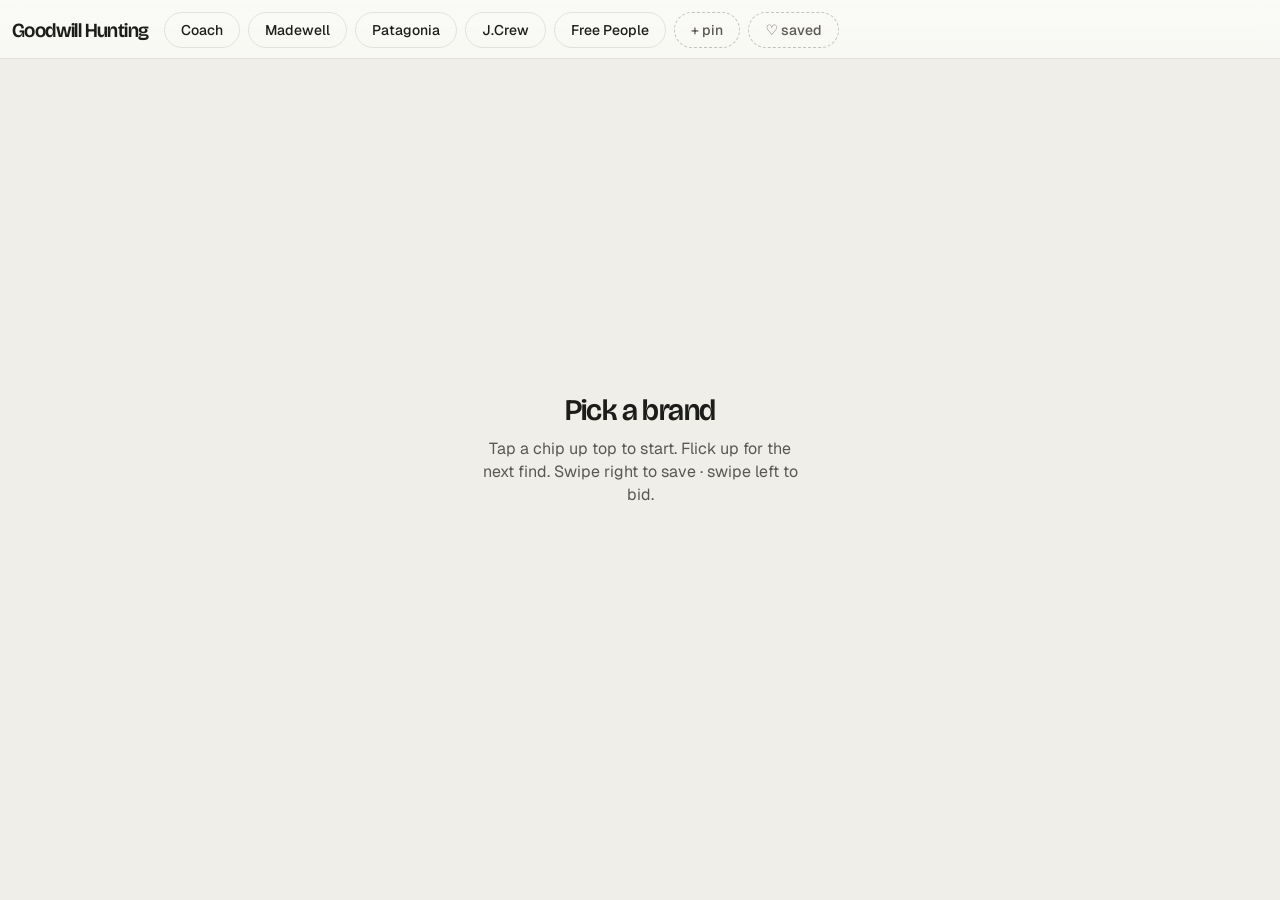
==== commit a037db75: "Rename to "Goodwill Hunting"; new fonts; inspect lightbox; notes; eBay comps 1) Rename: title, manif" ====
--- a/shopgoodwill_feed.html
+++ b/shopgoodwill_feed.html
@@ -5,19 +5,19 @@
   <meta name="viewport" content="width=device-width, initial-scale=1.0, maximum-scale=1.0, user-scalable=no, viewport-fit=cover">
   <meta name="theme-color" content="#fafaf7">
   <meta name="color-scheme" content="light">
-  <title>Sarah's Thrift Feed</title>
+  <title>Goodwill Hunting</title>
 
   <link rel="manifest" href="/manifest.webmanifest">
   <link rel="icon" href="/icon.svg" type="image/svg+xml">
   <link rel="apple-touch-icon" href="/icon.svg">
   <meta name="apple-mobile-web-app-capable" content="yes">
-  <meta name="apple-mobile-web-app-title" content="Thrift">
+  <meta name="apple-mobile-web-app-title" content="Hunting">
   <meta name="apple-mobile-web-app-status-bar-style" content="default">
   <meta name="mobile-web-app-capable" content="yes">
 
   <link rel="preconnect" href="https://fonts.googleapis.com">
   <link rel="preconnect" href="https://fonts.gstatic.com" crossorigin>
-  <link href="https://fonts.googleapis.com/css2?family=Fraunces:opsz,wght@9..144,400..700&family=Inter+Tight:wght@400..700&display=swap" rel="stylesheet">
+  <link href="https://fonts.googleapis.com/css2?family=Bricolage+Grotesque:opsz,wght@12..96,400..700&family=Geist:wght@400..700&display=swap" rel="stylesheet">
   <style>
     :root {
       color-scheme: light;
@@ -38,13 +38,13 @@
       --success-text: #4d553e;
       --shadow: 0 8px 24px rgba(28, 28, 26, 0.08);
       --shadow-lg: 0 16px 40px rgba(28, 28, 26, 0.16);
-      --serif: 'Fraunces', 'DM Serif Display', Georgia, serif;
-      --sans: 'Inter Tight', 'Inter', system-ui, -apple-system, sans-serif;
+      --display: 'Bricolage Grotesque', 'Inter Tight', system-ui, sans-serif;
+      --body: 'Geist', 'Inter', system-ui, -apple-system, sans-serif;
     }
     * { margin: 0; padding: 0; box-sizing: border-box; -webkit-tap-highlight-color: transparent; }
     html, body { height: 100%; overflow: hidden; background: var(--paper); }
     body {
-      font-family: var(--sans);
+      font-family: var(--body);
       color: var(--ink);
       overscroll-behavior: none;
       -webkit-font-smoothing: antialiased;
@@ -64,14 +64,14 @@
     }
     .brand-bar::-webkit-scrollbar { display: none; }
     .brand-bar h1 {
-      font-family: var(--serif);
-      font-variation-settings: 'opsz' 144;
+      font-family: var(--display);
+      font-variation-settings: 'opsz' 96;
       font-weight: 600;
       color: var(--ink);
-      font-size: 24px;
+      font-size: 20px;
       white-space: nowrap;
       margin-right: 8px;
-      letter-spacing: -0.5px;
+      letter-spacing: -0.6px;
     }
     .chip {
       flex-shrink: 0;
@@ -199,11 +199,11 @@
       z-index: 5;
     }
     .card-brand {
-      font-family: var(--serif);
-      font-variation-settings: 'opsz' 144;
-      font-weight: 500;
-      font-size: 28px;
-      letter-spacing: -0.5px;
+      font-family: var(--display);
+      font-variation-settings: 'opsz' 96;
+      font-weight: 600;
+      font-size: 26px;
+      letter-spacing: -0.6px;
       margin-bottom: 6px;
       text-shadow: 0 2px 8px rgba(0,0,0,0.45);
       line-height: 1.05;
@@ -250,17 +250,17 @@
       position: absolute;
       right: 14px;
       bottom: calc(env(safe-area-inset-bottom, 16px) + 22px);
-      display: flex; flex-direction: column; gap: 14px;
+      display: flex; flex-direction: column; gap: 12px;
       align-items: center;
       z-index: 5;
     }
     .action-btn {
-      width: 52px; height: 52px;
+      width: 50px; height: 50px;
       border-radius: 50%;
       background: rgba(250,250,247,0.95);
       color: var(--ink);
       border: none;
-      font-size: 22px;
+      font-size: 20px;
       display: grid; place-items: center;
       cursor: pointer;
       box-shadow: var(--shadow);
@@ -270,6 +270,7 @@
     }
     .action-btn:active { transform: scale(0.92); }
     .action-btn.fav.active { background: var(--coral); color: #fff; }
+    .action-btn .icon { font-size: 18px; line-height: 1; }
 
     .burst {
       position: absolute; left: 50%; top: 50%;
@@ -294,10 +295,10 @@
       top: 50%;
       padding: 18px 30px;
       border-radius: 999px;
-      font-family: var(--serif);
-      font-variation-settings: 'opsz' 144;
-      font-weight: 500;
-      font-size: 26px;
+      font-family: var(--display);
+      font-variation-settings: 'opsz' 96;
+      font-weight: 600;
+      font-size: 24px;
       color: #fff;
       pointer-events: none;
       z-index: 9;
@@ -305,7 +306,7 @@
       transform: translateY(-50%) scale(0.7);
       transition: opacity 0.25s ease, transform 0.3s cubic-bezier(0.2, 0.8, 0.2, 1);
       box-shadow: var(--shadow-lg);
-      letter-spacing: -0.3px;
+      letter-spacing: -0.4px;
       white-space: nowrap;
     }
     .swipe-overlay.save { left: 24px; background: var(--coral); border: 2px solid var(--coral-deep); }
@@ -341,14 +342,14 @@
       border-radius: 4px; margin: 0 auto 18px;
     }
     .drawer h2 {
-      font-family: var(--serif);
-      font-variation-settings: 'opsz' 144;
-      font-weight: 500;
-      font-size: 28px;
+      font-family: var(--display);
+      font-variation-settings: 'opsz' 96;
+      font-weight: 600;
+      font-size: 26px;
       color: var(--ink);
       margin-bottom: 6px;
       line-height: 1.15;
-      letter-spacing: -0.5px;
+      letter-spacing: -0.6px;
     }
     .pill {
       display: inline-block;
@@ -369,7 +370,29 @@
       font-size: 14px;
     }
     .row b { color: var(--ink); font-weight: 600; }
-    .row span { color: var(--ink-soft); }
+    .row span { color: var(--ink-soft); text-align: right; }
+    .drawer-section {
+      margin-top: 18px;
+    }
+    .drawer-section-label {
+      font-size: 10px;
+      font-weight: 600;
+      letter-spacing: 1.2px;
+      text-transform: uppercase;
+      color: var(--ink-soft);
+      margin-bottom: 8px;
+    }
+    .notes-list {
+      list-style: none;
+      display: flex; flex-direction: column; gap: 4px;
+      padding: 12px 14px;
+      background: var(--paper-2);
+      border-radius: 12px;
+      font-size: 13px;
+      line-height: 1.5;
+    }
+    .notes-list li { display: flex; gap: 6px; color: var(--ink); }
+    .notes-list li b { font-weight: 600; color: var(--ink-soft); }
     .drawer-actions { margin-top: 22px; display: flex; gap: 10px; }
     .drawer-actions a, .drawer-actions button {
       flex: 1;
@@ -396,12 +419,12 @@
       z-index: 3;
     }
     .center-msg h3 {
-      font-family: var(--serif);
-      font-variation-settings: 'opsz' 144;
-      font-weight: 500;
-      font-size: 32px; margin-bottom: 10px;
+      font-family: var(--display);
+      font-variation-settings: 'opsz' 96;
+      font-weight: 600;
+      font-size: 30px; margin-bottom: 10px;
       color: var(--ink);
-      letter-spacing: -0.5px;
+      letter-spacing: -0.6px;
       line-height: 1.1;
     }
     .center-msg p { color: var(--ink-soft); max-width: 320px; line-height: 1.45; }
@@ -430,13 +453,13 @@
     }
     @media (min-height: 700px) { .modal { border-radius: 18px; padding: 24px; } }
     .modal h3 {
-      font-family: var(--serif);
-      font-variation-settings: 'opsz' 144;
-      font-weight: 500;
-      font-size: 28px;
+      font-family: var(--display);
+      font-variation-settings: 'opsz' 96;
+      font-weight: 600;
+      font-size: 26px;
       margin-bottom: 6px;
       color: var(--ink);
-      letter-spacing: -0.5px;
+      letter-spacing: -0.6px;
     }
     .modal-sub {
       color: var(--ink-soft);
@@ -472,7 +495,7 @@
     .bid-thumb-row {
       display: flex;
       gap: 12px;
-      margin-bottom: 16px;
+      margin-bottom: 14px;
       padding: 12px;
       background: var(--paper-2);
       border-radius: 14px;
@@ -492,6 +515,40 @@
     .bid-current-text {
       font-size: 12px; color: var(--ink-soft); margin-top: 2px;
     }
+
+    .bid-comps {
+      display: none;
+      align-items: baseline;
+      gap: 8px;
+      flex-wrap: wrap;
+      padding: 10px 14px;
+      background: var(--paper-2);
+      border: 1px solid var(--hairline);
+      border-radius: 12px;
+      margin-bottom: 14px;
+      font-size: 13px;
+      color: var(--ink-soft);
+    }
+    .bid-comps.show { display: flex; }
+    .bid-comps.loading { color: var(--ink-soft); font-style: italic; }
+    .bid-comps .comps-label {
+      font-size: 10px;
+      font-weight: 600;
+      letter-spacing: 1px;
+      text-transform: uppercase;
+      color: var(--ink-soft);
+    }
+    .bid-comps .comps-median {
+      font-weight: 700;
+      font-size: 16px;
+      color: var(--ink);
+      letter-spacing: -0.3px;
+    }
+    .bid-comps .comps-range {
+      font-size: 11px;
+      color: var(--ink-soft);
+    }
+
     .bid-presets {
       display: grid;
       grid-template-columns: repeat(2, 1fr);
@@ -548,16 +605,78 @@
       color: var(--success-text);
     }
 
+    /* ----- lightbox / inspect zoom ----- */
+    .lightbox {
+      position: fixed; inset: 0;
+      background: rgba(0,0,0,0.96);
+      z-index: 60;
+      display: none;
+      flex-direction: column;
+    }
+    .lightbox.open { display: flex; }
+    .lightbox-close {
+      position: absolute;
+      top: max(env(safe-area-inset-top, 12px), 14px);
+      right: 14px;
+      width: 44px; height: 44px;
+      border-radius: 50%;
+      background: rgba(255,255,255,0.14);
+      color: #fff;
+      border: none;
+      font-size: 26px;
+      line-height: 1;
+      cursor: pointer;
+      z-index: 61;
+      backdrop-filter: blur(10px);
+      -webkit-backdrop-filter: blur(10px);
+      font-family: inherit;
+    }
+    .lightbox-close:active { background: rgba(255,255,255,0.28); }
+    .lightbox-stage {
+      flex: 1;
+      overflow: auto;
+      display: grid;
+      place-items: center;
+      -webkit-overflow-scrolling: touch;
+    }
+    .lightbox-stage img {
+      max-width: 100%;
+      max-height: 100%;
+      display: block;
+      cursor: zoom-in;
+      user-select: none;
+      -webkit-user-drag: none;
+    }
+    .lightbox-stage.zoomed { place-items: start; }
+    .lightbox-stage.zoomed img {
+      max-width: none;
+      max-height: none;
+      cursor: zoom-out;
+    }
+    .lightbox-hint {
+      position: absolute;
+      bottom: max(env(safe-area-inset-bottom, 12px), 16px);
+      left: 50%;
+      transform: translateX(-50%);
+      color: rgba(255,255,255,0.55);
+      font-size: 12px;
+      letter-spacing: 0.5px;
+      pointer-events: none;
+      text-transform: uppercase;
+    }
+
     @media (max-width: 380px) {
       .card-info { right: 76px; }
-      .card-brand { font-size: 24px; }
+      .card-brand { font-size: 22px; }
       .gallery-pip { bottom: calc(env(safe-area-inset-bottom, 16px) + 165px); }
+      .brand-bar h1 { font-size: 18px; }
+      .action-btn { width: 46px; height: 46px; font-size: 18px; }
     }
   </style>
 </head>
 <body>
   <div class="brand-bar" id="brandBar">
-    <h1>Thrift</h1>
+    <h1>Goodwill Hunting</h1>
   </div>
 
   <div class="feed" id="feed">
@@ -599,6 +718,7 @@
           <div class="bid-current-text" id="bidCurrent"></div>
         </div>
       </div>
+      <div class="bid-comps" id="bidComps"></div>
       <div class="bid-presets" id="bidPresets"></div>
       <input id="bidCustom" type="number" inputmode="decimal" step="0.01" placeholder="Custom amount">
       <div class="bid-notice" id="bidNotice"></div>
@@ -607,6 +727,14 @@
         <button class="btn-primary" id="bidConfirm" disabled>Place bid</button>
       </div>
     </div>
+  </div>
+
+  <div class="lightbox" id="lightbox" aria-hidden="true">
+    <button class="lightbox-close" id="lightboxClose" aria-label="Close">×</button>
+    <div class="lightbox-stage" id="lightboxStage">
+      <img id="lightboxImg" alt="">
+    </div>
+    <div class="lightbox-hint">Tap photo to zoom · drag to pan</div>
   </div>
 
   <script>
@@ -625,8 +753,9 @@
       exhausted: false,
     };
 
-    const galleryCache = new Map(); // itemId -> { images: [...], index: 0 }
-    const detailFetched = new Set(); // itemIds already fetched (success or fail)
+    const galleryCache = new Map();
+    const detailCache = new Map();
+    const detailFetched = new Set();
 
     const fmtPrice = n => `$${(Number(n) || 0).toFixed(2)}`;
     const isUrgent = s => s > 0 && s < 3600;
@@ -709,7 +838,7 @@
 
     function renderBrandBar() {
       const bar = document.getElementById('brandBar');
-      bar.innerHTML = '<h1>Thrift</h1>';
+      bar.innerHTML = '<h1>Goodwill Hunting</h1>';
       state.brands.forEach(b => {
         const c = document.createElement('button');
         c.className = 'chip' + (state.mode === 'feed' && b === state.activeBrand ? ' active' : '');
@@ -789,7 +918,6 @@
       feed.querySelectorAll('.card[data-id]').forEach(card => {
         attachGestures(card);
         detailObserver.observe(card);
-        // Apply any cached gallery (e.g. on re-render)
         const id = parseInt(card.dataset.id, 10);
         if (galleryCache.has(id)) applyGallery(card, id);
       });
@@ -827,6 +955,7 @@
           <div class="actions">
             <button class="${heartCls}" data-fav aria-label="Save">${heart}</button>
             <button class="action-btn" data-info aria-label="Details">i</button>
+            <button class="action-btn" data-zoom aria-label="Zoom photo"><span class="icon">⚶</span></button>
             <button class="action-btn" data-bid aria-label="Bid">$</button>
           </div>
         </article>`;
@@ -935,6 +1064,13 @@
         e.stopPropagation();
         openBidSheet(item);
       });
+      const zoomBtn = card.querySelector('[data-zoom]');
+      if (zoomBtn) {
+        zoomBtn.addEventListener('click', (e) => {
+          e.stopPropagation();
+          openLightbox(currentImageFor(card, id));
+        });
+      }
       const pipPrev = card.querySelector('[data-pip-prev]');
       const pipNext = card.querySelector('[data-pip-next]');
       if (pipPrev) {
@@ -951,6 +1087,13 @@
       }
     }
 
+    function currentImageFor(card, itemId) {
+      const entry = galleryCache.get(itemId);
+      if (entry && entry.images.length) return entry.images[entry.index];
+      const img = card.querySelector('.card-img');
+      return img && img.src ? img.src : '';
+    }
+
     function fireBurst(el) {
       el.classList.remove('go');
       void el.offsetWidth;
@@ -964,7 +1107,7 @@
       setTimeout(() => el.classList.remove('show'), 650);
     }
 
-    // ----- gallery (lazy fetch full-resolution images per card) -----
+    // ----- gallery + lazy detail fetch -----
 
     const detailObserver = new IntersectionObserver((entries) => {
       entries.forEach(e => {
@@ -979,12 +1122,13 @@
       detailFetched.add(itemId);
       try {
         const data = await apiGet(`/api/item/${itemId}`);
+        detailCache.set(itemId, data);
         const images = (data && data.images) || [];
-        if (!images.length) return;
-        galleryCache.set(itemId, { images, index: 0 });
-        applyGallery(card, itemId);
+        if (images.length) {
+          galleryCache.set(itemId, { images, index: 0 });
+          applyGallery(card, itemId);
+        }
       } catch (e) {
-        // Detail fetch is best-effort; silently leave the search-API image in place.
         console.warn('detail fetch failed', itemId, e);
       }
     }
@@ -1034,6 +1178,48 @@
       swapCardImage(card, entry.images[entry.index]);
       updatePip(card, entry);
     }
+
+    // ----- lightbox -----
+
+    const lightbox = document.getElementById('lightbox');
+    const lightboxStage = document.getElementById('lightboxStage');
+    const lightboxImg = document.getElementById('lightboxImg');
+
+    function openLightbox(url) {
+      if (!url) return;
+      lightboxImg.src = url;
+      lightboxStage.classList.remove('zoomed');
+      lightboxStage.scrollTop = 0;
+      lightboxStage.scrollLeft = 0;
+      lightbox.classList.add('open');
+      lightbox.setAttribute('aria-hidden', 'false');
+    }
+    function closeLightbox() {
+      lightbox.classList.remove('open');
+      lightbox.setAttribute('aria-hidden', 'true');
+    }
+    document.getElementById('lightboxClose').addEventListener('click', (e) => {
+      e.stopPropagation();
+      closeLightbox();
+    });
+    lightboxImg.addEventListener('click', (e) => {
+      e.stopPropagation();
+      const wasZoomed = lightboxStage.classList.toggle('zoomed');
+      if (wasZoomed) {
+        // After layout updates, center the scroll on the tap point.
+        requestAnimationFrame(() => {
+          const stageRect = lightboxStage.getBoundingClientRect();
+          const relX = (e.clientX - stageRect.left) / stageRect.width;
+          const relY = (e.clientY - stageRect.top) / stageRect.height;
+          lightboxStage.scrollLeft = relX * (lightboxImg.naturalWidth - stageRect.width);
+          lightboxStage.scrollTop  = relY * (lightboxImg.naturalHeight - stageRect.height);
+        });
+      }
+    });
+    lightboxStage.addEventListener('click', (e) => {
+      // Tapping the dark area outside the photo closes.
+      if (e.target === lightboxStage) closeLightbox();
+    });
 
     async function toggleFav(item, card) {
       const btn = card && card.querySelector('[data-fav]');
@@ -1095,7 +1281,27 @@
       }
     }
 
+    function renderNotesSection(notes) {
+      if (!notes || !notes.length) return '';
+      const items = notes.map(n => {
+        const idx = n.indexOf(':');
+        if (idx === -1) return `<li>${escapeHtml(n)}</li>`;
+        const label = n.slice(0, idx).trim();
+        const value = n.slice(idx + 1).trim();
+        return `<li><b>${escapeHtml(label)}:</b> ${escapeHtml(value)}</li>`;
+      }).join('');
+      return `
+        <div class="drawer-section">
+          <div class="drawer-section-label">Notes</div>
+          <ul class="notes-list">${items}</ul>
+        </div>`;
+    }
+
     function openDrawer(item) {
+      const detail = detailCache.get(item.id) || {};
+      const location = detail.location || item.location || '';
+      const seller = detail.seller || '';
+      const notesHtml = renderNotesSection(detail.notes);
       const c = document.getElementById('drawerContent');
       c.innerHTML = `
         <span class="pill">${escapeHtml(item.brand)}</span>
@@ -1104,7 +1310,9 @@
         <div class="row"><b>Minimum next bid</b><span>${fmtPrice(item.minimum_bid)}</span></div>
         <div class="row"><b>Bids placed</b><span>${item.bid_count || 0}</span></div>
         <div class="row"><b>Time left</b><span>${fmtTime(item.seconds_left)}</span></div>
-        ${item.location ? `<div class="row"><b>Seller</b><span>${escapeHtml(item.location)}</span></div>` : ''}
+        ${location ? `<div class="row"><b>Location</b><span>${escapeHtml(location)}</span></div>` : ''}
+        ${seller ? `<div class="row"><b>Seller</b><span>${escapeHtml(seller)}</span></div>` : ''}
+        ${notesHtml}
         <div class="drawer-actions">
           <button class="btn-primary" onclick="closeDrawer(); openBidSheet(${JSON.stringify(item).replace(/"/g, '&quot;')})">Bid</button>
           <button class="btn-secondary" onclick="closeDrawer()">Close</button>
@@ -1156,6 +1364,45 @@
 
     let bidContext = null;
 
+    function setBidComps(state, payload) {
+      const el = document.getElementById('bidComps');
+      el.classList.remove('show', 'loading');
+      if (state === 'loading') {
+        el.classList.add('show', 'loading');
+        el.textContent = 'Looking up recent eBay sold prices…';
+        return;
+      }
+      if (state === 'none') {
+        el.classList.add('show');
+        el.innerHTML = `<span class="comps-label">eBay sold</span><span class="comps-range">No recent comps found for this item.</span>`;
+        return;
+      }
+      if (state === 'error') {
+        el.classList.add('show');
+        el.innerHTML = `<span class="comps-label">eBay sold</span><span class="comps-range">Couldn't reach eBay just now.</span>`;
+        return;
+      }
+      el.classList.add('show');
+      el.innerHTML = `
+        <span class="comps-label">eBay sold</span>
+        <span class="comps-median">${fmtPrice(payload.median)}</span>
+        <span class="comps-range">median · ${fmtPrice(payload.low)}–${fmtPrice(payload.high)} · ${payload.count} sales</span>`;
+    }
+
+    async function loadCompsFor(title) {
+      setBidComps('loading');
+      try {
+        const data = await apiGet(`/api/comps?title=${encodeURIComponent(title)}`);
+        if (!data.ok) {
+          setBidComps('none');
+          return;
+        }
+        setBidComps('ok', data);
+      } catch (e) {
+        setBidComps('error');
+      }
+    }
+
     function openBidSheet(item) {
       bidContext = { item, amount: null };
       document.getElementById('bidThumb').src = item.image_url;
@@ -1203,6 +1450,9 @@
       confirmBtn.disabled = true;
       confirmBtn.textContent = 'Place bid';
       document.getElementById('bidModalBg').classList.add('open');
+
+      // Lazy-fetch comps. Use the listing title (specific to this item).
+      loadCompsFor(item.title);
     }
 
     function selectBidAmount(amount, btnEl) {
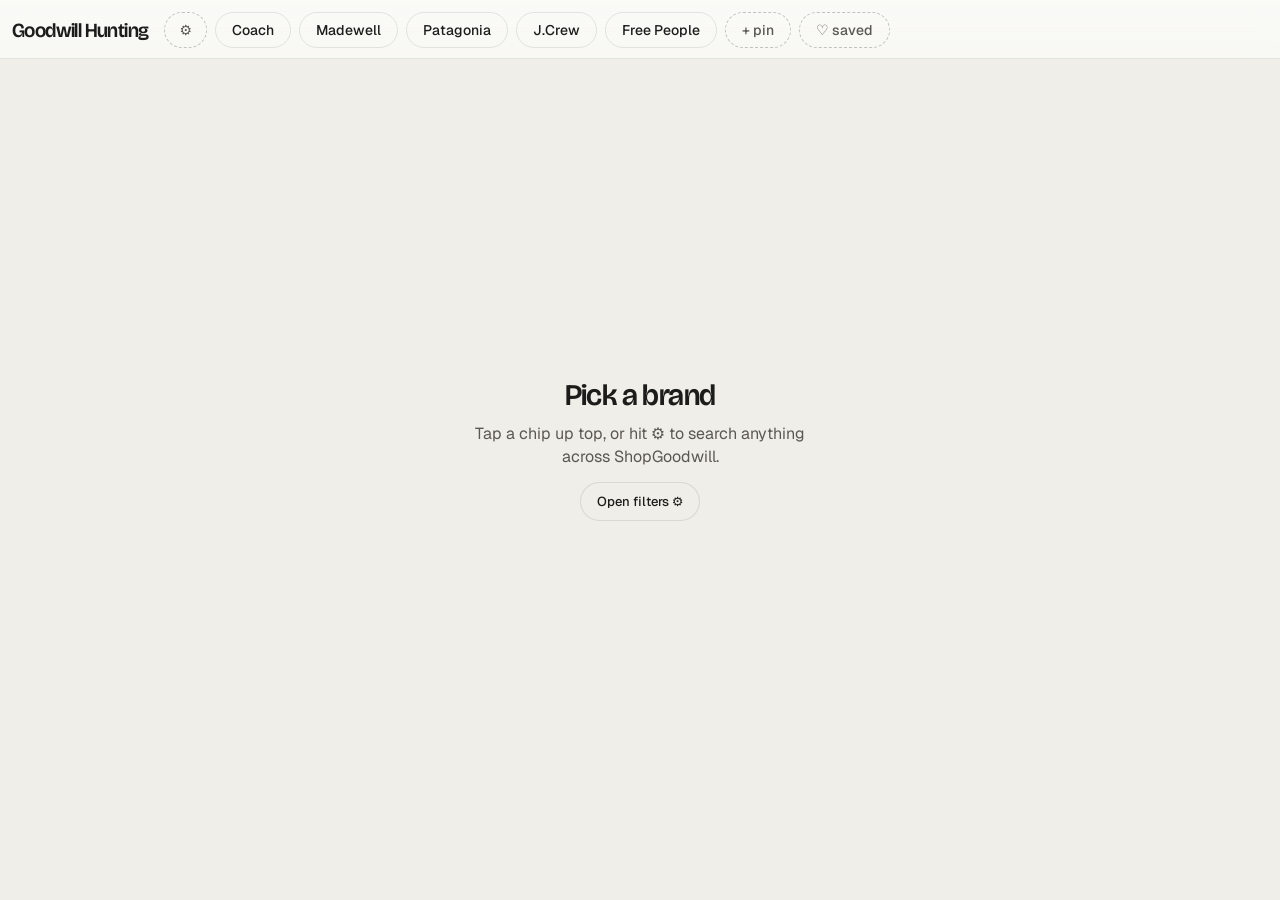
==== commit 1b87a908: "Frontend: filter & sort sheet behind a gear chip in the top bar Adds a leading ⚙ chip on the brand b" ====
--- a/shopgoodwill_feed.html
+++ b/shopgoodwill_feed.html
@@ -102,6 +102,29 @@
       background: var(--coral); color: #fff;
       border-color: var(--coral-deep); border-style: solid;
     }
+    .chip.filter {
+      background: transparent;
+      color: var(--ink-soft);
+      border: 1px dashed rgba(28,28,26,0.25);
+      padding: 8px 14px;
+      display: inline-flex; align-items: center; gap: 6px;
+    }
+    .chip.filter.has-active {
+      background: var(--olive);
+      color: #fff;
+      border-color: var(--olive-deep);
+      border-style: solid;
+    }
+    .chip.filter .filter-count {
+      background: rgba(255,255,255,0.25);
+      color: inherit;
+      padding: 1px 7px;
+      border-radius: 999px;
+      font-size: 11px;
+      font-weight: 700;
+      letter-spacing: 0.3px;
+    }
+    .chip.filter:not(.has-active) .filter-count { display: none; }
 
     .feed {
       height: 100vh; height: 100dvh;
@@ -228,6 +251,14 @@
       box-shadow: var(--shadow);
       letter-spacing: -0.2px;
     }
+    .price-tag .price-prefix {
+      font-size: 9px;
+      font-weight: 700;
+      letter-spacing: 1px;
+      color: var(--olive);
+      text-transform: uppercase;
+      margin-right: 5px;
+    }
     .time-tag {
       background: rgba(250,250,247,0.92);
       color: var(--ink);
@@ -237,6 +268,7 @@
       font-weight: 600;
     }
     .time-tag.urgent { background: var(--coral-deep); color: #fff; }
+    .time-tag.sold { background: var(--olive); color: #fff; }
     .bid-tag {
       background: rgba(28,28,26,0.85);
       color: var(--paper);
@@ -427,7 +459,20 @@
       letter-spacing: -0.6px;
       line-height: 1.1;
     }
-    .center-msg p { color: var(--ink-soft); max-width: 320px; line-height: 1.45; }
+    .center-msg p { color: var(--ink-soft); max-width: 340px; line-height: 1.45; }
+    .center-msg .ghint {
+      display: inline-block;
+      margin-top: 14px;
+      padding: 10px 16px;
+      border-radius: 999px;
+      background: var(--paper-2);
+      color: var(--ink);
+      font-size: 13px;
+      font-weight: 500;
+      cursor: pointer;
+      border: 1px solid var(--hairline);
+      font-family: inherit;
+    }
     .dots { margin-top: 14px; display: inline-flex; gap: 6px; }
     .dots span {
       width: 8px; height: 8px; border-radius: 50%;
@@ -466,7 +511,9 @@
       font-size: 13px;
       margin-bottom: 16px;
     }
-    .modal input {
+    .modal input[type=text],
+    .modal input[type=number],
+    .modal input:not([type]) {
       width: 100%;
       padding: 12px 14px;
       border-radius: 10px;
@@ -492,6 +539,88 @@
       font-size: 14px;
     }
 
+    /* ---- filter modal ---- */
+    .filter-label {
+      display: block;
+      font-size: 10px;
+      font-weight: 600;
+      letter-spacing: 1px;
+      text-transform: uppercase;
+      color: var(--ink-soft);
+      margin: 14px 0 6px;
+    }
+    .filter-label:first-of-type { margin-top: 0; }
+    .filter-radios {
+      display: grid;
+      grid-template-columns: 1fr 1fr;
+      gap: 6px;
+      margin-bottom: 4px;
+    }
+    .filter-radios label {
+      display: flex; align-items: center; gap: 8px;
+      padding: 10px 12px;
+      background: var(--paper);
+      border: 1px solid var(--hairline);
+      border-radius: 10px;
+      font-size: 13px;
+      color: var(--ink);
+      cursor: pointer;
+      transition: background 0.15s ease, border-color 0.15s ease;
+    }
+    .filter-radios label:has(input:checked) {
+      background: var(--ink);
+      color: var(--paper);
+      border-color: var(--ink);
+    }
+    .filter-radios input[type=radio] {
+      width: 14px; height: 14px;
+      accent-color: var(--coral);
+      flex-shrink: 0;
+      margin: 0;
+    }
+    .filter-price {
+      display: flex; align-items: center; gap: 10px;
+      margin-bottom: 4px;
+    }
+    .filter-price input {
+      flex: 1;
+      margin-bottom: 0 !important;
+    }
+    .filter-dash {
+      color: var(--ink-soft);
+      font-size: 16px;
+      flex-shrink: 0;
+    }
+    .filter-toggles {
+      display: flex; flex-direction: column;
+      gap: 4px;
+      padding: 4px 0 0;
+    }
+    .filter-toggle {
+      display: flex; align-items: center; gap: 12px;
+      padding: 12px 14px;
+      background: var(--paper-2);
+      border-radius: 10px;
+      font-size: 14px;
+      color: var(--ink);
+      cursor: pointer;
+      font-family: inherit;
+    }
+    .filter-toggle input[type=checkbox] {
+      width: 18px; height: 18px;
+      accent-color: var(--ink);
+      flex-shrink: 0;
+      margin: 0;
+    }
+    .filter-toggle .toggle-hint {
+      display: block;
+      font-size: 11px;
+      color: var(--ink-soft);
+      margin-top: 2px;
+      line-height: 1.35;
+    }
+    .filter-toggle .toggle-text { flex: 1; }
+
     .bid-thumb-row {
       display: flex;
       gap: 12px;
@@ -516,12 +645,10 @@
       font-size: 12px; color: var(--ink-soft); margin-top: 2px;
     }
 
-    .bid-comps {
+    /* ----- retail estimate (Claude vision) ----- */
+    .bid-retail {
       display: none;
-      align-items: baseline;
-      gap: 8px;
-      flex-wrap: wrap;
-      padding: 10px 14px;
+      padding: 12px 14px;
       background: var(--paper-2);
       border: 1px solid var(--hairline);
       border-radius: 12px;
@@ -529,24 +656,56 @@
       font-size: 13px;
       color: var(--ink-soft);
     }
-    .bid-comps.show { display: flex; }
-    .bid-comps.loading { color: var(--ink-soft); font-style: italic; }
-    .bid-comps .comps-label {
+    .bid-retail.show { display: block; }
+    .bid-retail.loading { font-style: italic; }
+    .retail-row1 {
+      display: flex; align-items: baseline;
+      gap: 8px; flex-wrap: wrap;
+      margin-bottom: 4px;
+    }
+    .retail-label {
       font-size: 10px;
       font-weight: 600;
       letter-spacing: 1px;
       text-transform: uppercase;
       color: var(--ink-soft);
     }
-    .bid-comps .comps-median {
+    .retail-price {
       font-weight: 700;
-      font-size: 16px;
+      font-size: 18px;
       color: var(--ink);
       letter-spacing: -0.3px;
-    }
-    .bid-comps .comps-range {
+      font-family: var(--display);
+      font-variation-settings: 'opsz' 60;
+    }
+    .retail-conf {
+      font-size: 9px;
+      font-weight: 600;
+      letter-spacing: 0.6px;
+      text-transform: uppercase;
+      padding: 2px 8px;
+      border-radius: 999px;
+      background: var(--paper-3);
+      color: var(--ink-soft);
+    }
+    .retail-conf-high { background: var(--success-bg); color: var(--success-text); }
+    .retail-conf-medium { background: var(--paper-3); color: var(--ink-soft); }
+    .retail-conf-low { background: var(--peach); color: var(--coral-deep); }
+    .retail-product {
+      font-size: 13px;
+      font-weight: 500;
+      color: var(--ink);
+      margin-bottom: 2px;
+    }
+    .retail-note {
       font-size: 11px;
       color: var(--ink-soft);
+      line-height: 1.4;
+    }
+    .retail-empty {
+      font-size: 12px;
+      color: var(--ink-soft);
+      line-height: 1.45;
     }
 
     .bid-presets {
@@ -671,6 +830,7 @@
       .gallery-pip { bottom: calc(env(safe-area-inset-bottom, 16px) + 165px); }
       .brand-bar h1 { font-size: 18px; }
       .action-btn { width: 46px; height: 46px; font-size: 18px; }
+      .filter-radios { grid-template-columns: 1fr; }
     }
   </style>
 </head>
@@ -684,7 +844,8 @@
       <div class="center-msg">
         <div>
           <h3>Pick a brand</h3>
-          <p>Tap a chip up top to start. Flick up for the next find. Swipe right to save · swipe left to bid.</p>
+          <p>Tap a chip up top, or hit ⚙ to search anything across ShopGoodwill.</p>
+          <button class="ghint" onclick="openFilterModal()">Open filters ⚙</button>
         </div>
       </div>
     </div>
@@ -707,10 +868,61 @@
     </div>
   </div>
 
+  <div class="modal-bg" id="filterModalBg">
+    <div class="modal">
+      <h3>Filter &amp; sort</h3>
+      <div class="modal-sub" id="filterScope">Refine the current view.</div>
+
+      <label class="filter-label" for="filterQ">Search</label>
+      <input id="filterQ" type="text" placeholder="e.g. willis bag, peacoat, dressage" autocomplete="off">
+
+      <label class="filter-label">Sort by</label>
+      <div class="filter-radios" id="filterSortRow">
+        <label><input type="radio" name="sort" value="ending_soon" checked> Ending soonest</label>
+        <label><input type="radio" name="sort" value="newly_listed"> Newly listed</label>
+        <label><input type="radio" name="sort" value="price_low"> Price: low → high</label>
+        <label><input type="radio" name="sort" value="price_high"> Price: high → low</label>
+        <label><input type="radio" name="sort" value="most_bids"> Most bids</label>
+      </div>
+
+      <label class="filter-label">Price ($)</label>
+      <div class="filter-price">
+        <input id="filterPriceMin" type="number" min="0" inputmode="decimal" placeholder="Min">
+        <span class="filter-dash">to</span>
+        <input id="filterPriceMax" type="number" min="0" inputmode="decimal" placeholder="Max">
+      </div>
+
+      <label class="filter-label">Toggles</label>
+      <div class="filter-toggles">
+        <label class="filter-toggle">
+          <input type="checkbox" id="filterBuyNow">
+          <span class="toggle-text">Buy It Now only<span class="toggle-hint">Skip auctions — fixed-price only.</span></span>
+        </label>
+        <label class="filter-toggle">
+          <input type="checkbox" id="filterNoPickup">
+          <span class="toggle-text">Hide pickup-only items<span class="toggle-hint">Show only items that ship.</span></span>
+        </label>
+        <label class="filter-toggle">
+          <input type="checkbox" id="filterHasBids">
+          <span class="toggle-text">Only items with bids<span class="toggle-hint">See what others are watching.</span></span>
+        </label>
+        <label class="filter-toggle">
+          <input type="checkbox" id="filterClosed">
+          <span class="toggle-text">Include sold auctions<span class="toggle-hint">Last 7 days, for price research.</span></span>
+        </label>
+      </div>
+
+      <div class="modal-actions" style="margin-top:18px;">
+        <button class="btn-secondary" onclick="resetFilters()">Reset</button>
+        <button class="btn-primary" onclick="applyFilters()">Apply</button>
+      </div>
+    </div>
+  </div>
+
   <div class="modal-bg" id="bidModalBg">
     <div class="modal">
-      <h3>Place a bid</h3>
-      <div class="modal-sub">Pick an amount or type your own.</div>
+      <h3 id="bidHeader">Place a bid</h3>
+      <div class="modal-sub" id="bidSub">Pick an amount or type your own.</div>
       <div class="bid-thumb-row">
         <img id="bidThumb" alt="">
         <div>
@@ -718,12 +930,12 @@
           <div class="bid-current-text" id="bidCurrent"></div>
         </div>
       </div>
-      <div class="bid-comps" id="bidComps"></div>
+      <div class="bid-retail" id="bidRetail"></div>
       <div class="bid-presets" id="bidPresets"></div>
       <input id="bidCustom" type="number" inputmode="decimal" step="0.01" placeholder="Custom amount">
       <div class="bid-notice" id="bidNotice"></div>
       <div class="modal-actions">
-        <button class="btn-secondary" onclick="closeBidModal()">Cancel</button>
+        <button class="btn-secondary" id="bidCancel" onclick="closeBidModal()">Cancel</button>
         <button class="btn-primary" id="bidConfirm" disabled>Place bid</button>
       </div>
     </div>
@@ -741,6 +953,17 @@
     const SWIPE_THRESHOLD = 70;
     const SWIPE_VERTICAL_TOLERANCE = 60;
     const SWIPE_PEEK_DISTANCE = 30;
+
+    const DEFAULT_FILTERS = {
+      q: '',
+      sort: 'ending_soon',
+      priceMin: '',
+      priceMax: '',
+      buyNowOnly: false,
+      noPickup: false,
+      hasBids: false,
+      includeClosed: false,
+    };
 
     const state = {
       brands: [],
@@ -751,6 +974,7 @@
       mode: 'feed',
       loading: false,
       exhausted: false,
+      filters: { ...DEFAULT_FILTERS },
     };
 
     const galleryCache = new Map();
@@ -758,6 +982,7 @@
     const detailFetched = new Set();
 
     const fmtPrice = n => `$${(Number(n) || 0).toFixed(2)}`;
+    const fmtPriceWhole = n => `$${Math.round(Number(n) || 0)}`;
     const isUrgent = s => s > 0 && s < 3600;
     function fmtTime(seconds) {
       if (!Number.isFinite(seconds) || seconds <= 0) return 'Ended';
@@ -836,9 +1061,48 @@
       renderBrandModal();
     }
 
+    function activeFilterCount() {
+      const f = state.filters;
+      let n = 0;
+      if (f.q) n++;
+      if (f.sort && f.sort !== 'ending_soon') n++;
+      if (f.priceMin) n++;
+      if (f.priceMax) n++;
+      if (f.buyNowOnly) n++;
+      if (f.noPickup) n++;
+      if (f.hasBids) n++;
+      if (f.includeClosed) n++;
+      return n;
+    }
+
+    function feedQueryParams() {
+      const f = state.filters;
+      const params = new URLSearchParams();
+      if (state.activeBrand) params.set('brand', state.activeBrand);
+      params.set('page', String(state.page));
+      if (f.q) params.set('q', f.q);
+      if (f.sort && f.sort !== 'ending_soon') params.set('sort', f.sort);
+      if (f.priceMin) params.set('price_min', f.priceMin);
+      if (f.priceMax) params.set('price_max', f.priceMax);
+      if (f.buyNowOnly) params.set('buy_now_only', 'true');
+      if (f.noPickup) params.set('no_pickup', 'true');
+      if (f.hasBids) params.set('has_bids', 'true');
+      if (f.includeClosed) params.set('include_closed', 'true');
+      return params.toString();
+    }
+
     function renderBrandBar() {
       const bar = document.getElementById('brandBar');
       bar.innerHTML = '<h1>Goodwill Hunting</h1>';
+
+      const flt = document.createElement('button');
+      const fcount = activeFilterCount();
+      flt.className = 'chip filter' + (fcount > 0 ? ' has-active' : '');
+      flt.innerHTML = `⚙<span class="filter-count">${fcount}</span>`;
+      flt.setAttribute('aria-label', 'Filter and sort');
+      flt.onclick = openFilterModal;
+      bar.appendChild(flt);
+
       state.brands.forEach(b => {
         const c = document.createElement('button');
         c.className = 'chip' + (state.mode === 'feed' && b === state.activeBrand ? ' active' : '');
@@ -878,17 +1142,40 @@
       await loadMore();
     }
 
+    async function reloadFeed(message) {
+      state.page = 1;
+      state.items = [];
+      state.exhausted = false;
+      state.mode = 'feed';
+      const heading = state.activeBrand
+        ? `Refreshing ${escapeHtml(state.activeBrand)}…`
+        : (state.filters.q ? `Searching “${escapeHtml(state.filters.q)}”…` : 'Loading…');
+      document.getElementById('feed').innerHTML = `
+        <div class="card">
+          <div class="center-msg">
+            <div>
+              <h3>${heading}</h3>
+              <p>${escapeHtml(message || 'Pulling fresh listings.')}</p>
+              <div class="dots"><span></span><span></span><span></span></div>
+            </div>
+          </div>
+        </div>`;
+      await loadMore();
+    }
+
     async function loadMore() {
-      if (state.mode !== 'feed' || !state.activeBrand || state.loading || state.exhausted) return;
+      if (state.mode !== 'feed' || state.loading || state.exhausted) return;
+      if (!state.activeBrand && !state.filters.q) return;
       state.loading = true;
       let warmTimer = null;
       if (state.items.length === 0) {
         warmTimer = setTimeout(() => {
-          document.getElementById('feed').innerHTML = warmingCard(state.activeBrand);
+          document.getElementById('feed').innerHTML = warmingCard(state.activeBrand || state.filters.q);
         }, 4000);
       }
       try {
-        const items = await apiGet(`/api/feed?brand=${encodeURIComponent(state.activeBrand)}&page=${state.page}`);
+        const params = feedQueryParams();
+        const items = await apiGet(`/api/feed?${params}`);
         if (warmTimer) clearTimeout(warmTimer);
         if (!items.length) state.exhausted = true;
         state.items.push(...items);
@@ -905,11 +1192,14 @@
     function renderFeed() {
       const feed = document.getElementById('feed');
       if (state.items.length === 0) {
+        const subject = state.activeBrand || state.filters.q;
         feed.innerHTML = `
           <div class="card">
             <div class="center-msg">
-              <div><h3>No ${escapeHtml(state.activeBrand)} listings</h3>
-              <p>Try another pinned brand or check back soon.</p></div>
+              <div><h3>No matches</h3>
+              <p>Nothing on ShopGoodwill matches ${escapeHtml(subject)}
+              ${activeFilterCount() ? 'with these filters' : 'right now'}.</p>
+              ${activeFilterCount() ? '<button class="ghint" onclick="resetFiltersAndReload()">Clear filters</button>' : ''}</div>
             </div>
           </div>`;
         return;
@@ -928,10 +1218,14 @@
       const saved = state.favorites.has(it.id);
       const heart = saved ? '♥' : '♡';
       const heartCls = saved ? 'action-btn fav active' : 'action-btn fav';
-      const urgent = isUrgent(it.seconds_left) ? ' urgent' : '';
       const safeUrl = safeUrlForCss(it.image_url);
+      const closed = !!it.is_closed;
+      const urgent = !closed && isUrgent(it.seconds_left) ? ' urgent' : '';
+      const timeLabel = closed ? 'Sold' : fmtTime(it.seconds_left);
+      const timeCls = `time-tag${closed ? ' sold' : ''}${urgent}`;
+      const pricePrefix = closed ? '<span class="price-prefix">Sold</span>' : '';
       return `
-        <article class="card" data-idx="${idx}" data-id="${it.id}">
+        <article class="card" data-idx="${idx}" data-id="${it.id}" data-closed="${closed ? '1' : '0'}">
           <div class="card-bg" style="background-image:url('${safeUrl}');"></div>
           <img class="card-img" src="${escapeHtml(it.image_url)}" alt="" loading="${idx < 2 ? 'eager' : 'lazy'}" decoding="async" onerror="this.removeAttribute('src');">
           <div class="gallery-pip" data-pip>
@@ -942,13 +1236,13 @@
           <div class="card-shade"></div>
           <div class="burst" data-burst>♥</div>
           <div class="swipe-overlay save" data-overlay-save>♥ saved</div>
-          <div class="swipe-overlay bid"  data-overlay-bid>↗ bid</div>
+          <div class="swipe-overlay bid"  data-overlay-bid>${closed ? '↗ inspect' : '↗ bid'}</div>
           <div class="card-info">
             <div class="card-brand">${escapeHtml(it.brand)}</div>
             <div class="card-title">${escapeHtml(it.title)}</div>
             <div class="price-row">
-              <span class="price-tag">${fmtPrice(it.current_price)}</span>
-              <span class="time-tag${urgent}" data-time="${it.seconds_left}">${fmtTime(it.seconds_left)}</span>
+              <span class="price-tag">${pricePrefix}${fmtPrice(it.current_price)}</span>
+              <span class="${timeCls}" data-time="${closed ? 0 : it.seconds_left}">${timeLabel}</span>
               ${it.bid_count ? `<span class="bid-tag">${it.bid_count} bid${it.bid_count === 1 ? '' : 's'}</span>` : ''}
             </div>
           </div>
@@ -956,7 +1250,7 @@
             <button class="${heartCls}" data-fav aria-label="Save">${heart}</button>
             <button class="action-btn" data-info aria-label="Details">i</button>
             <button class="action-btn" data-zoom aria-label="Zoom photo"><span class="icon">⚶</span></button>
-            <button class="action-btn" data-bid aria-label="Bid">$</button>
+            <button class="action-btn" data-bid aria-label="${closed ? 'Inspect' : 'Bid'}">${closed ? 'i' : '$'}</button>
           </div>
         </article>`;
     }
@@ -1206,7 +1500,6 @@
       e.stopPropagation();
       const wasZoomed = lightboxStage.classList.toggle('zoomed');
       if (wasZoomed) {
-        // After layout updates, center the scroll on the tap point.
         requestAnimationFrame(() => {
           const stageRect = lightboxStage.getBoundingClientRect();
           const relX = (e.clientX - stageRect.left) / stageRect.width;
@@ -1217,7 +1510,6 @@
       }
     });
     lightboxStage.addEventListener('click', (e) => {
-      // Tapping the dark area outside the photo closes.
       if (e.target === lightboxStage) closeLightbox();
     });
 
@@ -1303,19 +1595,22 @@
       const seller = detail.seller || '';
       const notesHtml = renderNotesSection(detail.notes);
       const c = document.getElementById('drawerContent');
+      const isClosed = !!item.is_closed;
       c.innerHTML = `
         <span class="pill">${escapeHtml(item.brand)}</span>
         <h2>${escapeHtml(item.title)}</h2>
-        <div class="row"><b>Current bid</b><span>${fmtPrice(item.current_price)}</span></div>
-        <div class="row"><b>Minimum next bid</b><span>${fmtPrice(item.minimum_bid)}</span></div>
+        <div class="row"><b>${isClosed ? 'Sold for' : 'Current bid'}</b><span>${fmtPrice(item.current_price)}</span></div>
+        ${isClosed ? '' : `<div class="row"><b>Minimum next bid</b><span>${fmtPrice(item.minimum_bid)}</span></div>`}
         <div class="row"><b>Bids placed</b><span>${item.bid_count || 0}</span></div>
-        <div class="row"><b>Time left</b><span>${fmtTime(item.seconds_left)}</span></div>
+        <div class="row"><b>${isClosed ? 'Status' : 'Time left'}</b><span>${isClosed ? 'Ended' : fmtTime(item.seconds_left)}</span></div>
         ${location ? `<div class="row"><b>Location</b><span>${escapeHtml(location)}</span></div>` : ''}
         ${seller ? `<div class="row"><b>Seller</b><span>${escapeHtml(seller)}</span></div>` : ''}
         ${notesHtml}
         <div class="drawer-actions">
-          <button class="btn-primary" onclick="closeDrawer(); openBidSheet(${JSON.stringify(item).replace(/"/g, '&quot;')})">Bid</button>
-          <button class="btn-secondary" onclick="closeDrawer()">Close</button>
+          ${isClosed
+            ? `<button class="btn-primary" onclick="closeDrawer()">Close</button>`
+            : `<button class="btn-primary" onclick="closeDrawer(); openBidSheet(${JSON.stringify(item).replace(/"/g, '&quot;')})">Bid</button>
+               <button class="btn-secondary" onclick="closeDrawer()">Close</button>`}
         </div>`;
       document.getElementById('drawer').classList.add('open');
       document.getElementById('drawer').setAttribute('aria-hidden', 'false');
@@ -1360,46 +1655,151 @@
       };
     }
 
-    // ----- bid sheet -----
+    // ----- filter modal -----
+
+    function openFilterModal() {
+      const f = state.filters;
+      document.getElementById('filterQ').value = f.q || '';
+      document.getElementById('filterPriceMin').value = f.priceMin || '';
+      document.getElementById('filterPriceMax').value = f.priceMax || '';
+      document.getElementById('filterBuyNow').checked = !!f.buyNowOnly;
+      document.getElementById('filterNoPickup').checked = !!f.noPickup;
+      document.getElementById('filterHasBids').checked = !!f.hasBids;
+      document.getElementById('filterClosed').checked = !!f.includeClosed;
+      document.querySelectorAll('input[name="sort"]').forEach(r => {
+        r.checked = (r.value === (f.sort || 'ending_soon'));
+      });
+
+      const scope = document.getElementById('filterScope');
+      if (state.activeBrand) {
+        scope.textContent = `Refining ${state.activeBrand}.`;
+      } else if (state.filters.q) {
+        scope.textContent = `Searching “${state.filters.q}” across ShopGoodwill.`;
+      } else {
+        scope.textContent = 'Pick a brand chip first, or type a search term to browse all of ShopGoodwill.';
+      }
+
+      document.getElementById('filterModalBg').classList.add('open');
+      setTimeout(() => document.getElementById('filterQ').focus(), 60);
+    }
+
+    function closeFilterModal() {
+      document.getElementById('filterModalBg').classList.remove('open');
+    }
+
+    function readFiltersFromModal() {
+      return {
+        q: document.getElementById('filterQ').value.trim(),
+        sort: (document.querySelector('input[name="sort"]:checked') || {}).value || 'ending_soon',
+        priceMin: document.getElementById('filterPriceMin').value.trim(),
+        priceMax: document.getElementById('filterPriceMax').value.trim(),
+        buyNowOnly: document.getElementById('filterBuyNow').checked,
+        noPickup: document.getElementById('filterNoPickup').checked,
+        hasBids: document.getElementById('filterHasBids').checked,
+        includeClosed: document.getElementById('filterClosed').checked,
+      };
+    }
+
+    function applyFilters() {
+      state.filters = readFiltersFromModal();
+      closeFilterModal();
+      renderBrandBar();
+      if (state.activeBrand || state.filters.q) {
+        reloadFeed();
+      } else {
+        document.getElementById('feed').innerHTML = `
+          <div class="card">
+            <div class="center-msg">
+              <div>
+                <h3>Type a search term</h3>
+                <p>You haven't picked a brand. Open filters and add a search query to browse all of ShopGoodwill.</p>
+                <button class="ghint" onclick="openFilterModal()">Open filters ⚙</button>
+              </div>
+            </div>
+          </div>`;
+      }
+    }
+
+    function resetFilters() {
+      state.filters = { ...DEFAULT_FILTERS };
+      // re-populate UI from cleared state
+      document.getElementById('filterQ').value = '';
+      document.getElementById('filterPriceMin').value = '';
+      document.getElementById('filterPriceMax').value = '';
+      document.getElementById('filterBuyNow').checked = false;
+      document.getElementById('filterNoPickup').checked = false;
+      document.getElementById('filterHasBids').checked = false;
+      document.getElementById('filterClosed').checked = false;
+      document.querySelectorAll('input[name="sort"]').forEach(r => {
+        r.checked = (r.value === 'ending_soon');
+      });
+    }
+
+    function resetFiltersAndReload() {
+      state.filters = { ...DEFAULT_FILTERS };
+      renderBrandBar();
+      if (state.activeBrand) reloadFeed();
+    }
+
+    document.getElementById('filterModalBg').addEventListener('click', (e) => {
+      if (e.target.id === 'filterModalBg') closeFilterModal();
+    });
+
+    // ----- bid sheet + retail estimate -----
 
     let bidContext = null;
 
-    function setBidComps(state, payload) {
-      const el = document.getElementById('bidComps');
+    function setBidRetail(state, payload) {
+      const el = document.getElementById('bidRetail');
       el.classList.remove('show', 'loading');
       if (state === 'loading') {
         el.classList.add('show', 'loading');
-        el.textContent = 'Looking up recent eBay sold prices…';
+        el.innerHTML = `<span class="retail-label">Retail (new)</span> <span>Looking up…</span>`;
         return;
       }
-      if (state === 'none') {
+      if (state === 'none' || state === 'error') {
         el.classList.add('show');
-        el.innerHTML = `<span class="comps-label">eBay sold</span><span class="comps-range">No recent comps found for this item.</span>`;
+        const reason = (payload && payload.reason) || 'No estimate available.';
+        el.innerHTML = `
+          <div class="retail-row1"><span class="retail-label">Retail (new)</span></div>
+          <div class="retail-empty">${escapeHtml(reason)}</div>`;
         return;
       }
-      if (state === 'error') {
-        el.classList.add('show');
-        el.innerHTML = `<span class="comps-label">eBay sold</span><span class="comps-range">Couldn't reach eBay just now.</span>`;
-        return;
-      }
       el.classList.add('show');
+      const lo = Number(payload.retail_low) || 0;
+      const hi = Number(payload.retail_high) || 0;
+      const conf = (payload.confidence || 'medium').toLowerCase();
+      let priceStr = 'Unknown';
+      if (lo && hi && Math.abs(lo - hi) > 0.01) {
+        priceStr = `${fmtPriceWhole(lo)}–${fmtPriceWhole(hi)}`;
+      } else if (lo || hi) {
+        priceStr = fmtPriceWhole(lo || hi);
+      }
+      const product = payload.product || '';
+      const note = payload.note || '';
       el.innerHTML = `
-        <span class="comps-label">eBay sold</span>
-        <span class="comps-median">${fmtPrice(payload.median)}</span>
-        <span class="comps-range">median · ${fmtPrice(payload.low)}–${fmtPrice(payload.high)} · ${payload.count} sales</span>`;
-    }
-
-    async function loadCompsFor(title) {
-      setBidComps('loading');
+        <div class="retail-row1">
+          <span class="retail-label">Retail (new)</span>
+          <span class="retail-price">${priceStr}</span>
+          <span class="retail-conf retail-conf-${conf}">${conf}</span>
+        </div>
+        ${product ? `<div class="retail-product">${escapeHtml(product)}</div>` : ''}
+        ${note ? `<div class="retail-note">${escapeHtml(note)}</div>` : ''}
+      `;
+    }
+
+    async function loadRetailFor(itemId, brand) {
+      setBidRetail('loading');
       try {
-        const data = await apiGet(`/api/comps?title=${encodeURIComponent(title)}`);
-        if (!data.ok) {
-          setBidComps('none');
+        const url = `/api/retail?item_id=${itemId}` + (brand ? `&brand=${encodeURIComponent(brand)}` : '');
+        const data = await apiGet(url);
+        if (!data || !data.ok) {
+          setBidRetail('none', data || {});
           return;
         }
-        setBidComps('ok', data);
+        setBidRetail('ok', data);
       } catch (e) {
-        setBidComps('error');
+        setBidRetail('error', { reason: (e && e.message) || String(e) });
       }
     }
 
@@ -1407,52 +1807,73 @@
       bidContext = { item, amount: null };
       document.getElementById('bidThumb').src = item.image_url;
       document.getElementById('bidTitle').textContent = item.title;
-      document.getElementById('bidCurrent').textContent =
-        `Current ${fmtPrice(item.current_price)} · min next ${fmtPrice(item.minimum_bid)}`;
-
-      const min = Math.max(item.minimum_bid, item.current_price + 1);
-      const presets = [
-        { label: 'Min',     amount: min },
-        { label: 'Min +$1', amount: min + 1 },
-        { label: 'Min +$5', amount: min + 5 },
-        { label: 'Min +$10', amount: min + 10 },
-      ];
+
+      const closed = !!item.is_closed;
       const presetsEl = document.getElementById('bidPresets');
-      presetsEl.innerHTML = presets.map(p => `
-        <button class="bid-preset" data-amount="${p.amount}">
-          <span class="label">${escapeHtml(p.label)}</span>
-          ${fmtPrice(p.amount)}
-        </button>
-      `).join('');
-      presetsEl.querySelectorAll('.bid-preset').forEach(btn => {
-        btn.onclick = () => selectBidAmount(parseFloat(btn.dataset.amount), btn);
-      });
-
-      const custom = document.getElementById('bidCustom');
-      custom.value = '';
-      custom.placeholder = `Custom amount (e.g. ${(min + 2.50).toFixed(2)})`;
-      custom.oninput = () => {
-        const v = parseFloat(custom.value);
-        if (Number.isFinite(v) && v > 0) {
-          bidContext.amount = v;
-          presetsEl.querySelectorAll('.bid-preset').forEach(b => b.classList.remove('selected'));
-          document.getElementById('bidConfirm').disabled = false;
-        } else {
-          if (!presetsEl.querySelector('.bid-preset.selected')) {
-            document.getElementById('bidConfirm').disabled = true;
+      const customEl = document.getElementById('bidCustom');
+      const confirmBtn = document.getElementById('bidConfirm');
+      const cancelBtn = document.getElementById('bidCancel');
+      const header = document.getElementById('bidHeader');
+      const sub = document.getElementById('bidSub');
+
+      if (closed) {
+        header.textContent = 'Sold listing';
+        sub.textContent = 'This auction has ended — useful for price research.';
+        document.getElementById('bidCurrent').textContent = `Final price: ${fmtPrice(item.current_price)}`;
+        presetsEl.innerHTML = '';
+        presetsEl.style.display = 'none';
+        customEl.style.display = 'none';
+        confirmBtn.style.display = 'none';
+        cancelBtn.textContent = 'Close';
+        setBidNotice('');
+      } else {
+        header.textContent = 'Place a bid';
+        sub.textContent = 'Pick an amount or type your own.';
+        document.getElementById('bidCurrent').textContent =
+          `Current ${fmtPrice(item.current_price)} · min next ${fmtPrice(item.minimum_bid)}`;
+
+        const min = Math.max(item.minimum_bid, item.current_price + 1);
+        const presets = [
+          { label: 'Min',     amount: min },
+          { label: 'Min +$1', amount: min + 1 },
+          { label: 'Min +$5', amount: min + 5 },
+          { label: 'Min +$10', amount: min + 10 },
+        ];
+        presetsEl.style.display = '';
+        presetsEl.innerHTML = presets.map(p => `
+          <button class="bid-preset" data-amount="${p.amount}">
+            <span class="label">${escapeHtml(p.label)}</span>
+            ${fmtPrice(p.amount)}
+          </button>
+        `).join('');
+        presetsEl.querySelectorAll('.bid-preset').forEach(btn => {
+          btn.onclick = () => selectBidAmount(parseFloat(btn.dataset.amount), btn);
+        });
+
+        customEl.style.display = '';
+        customEl.value = '';
+        customEl.placeholder = `Custom amount (e.g. ${(min + 2.50).toFixed(2)})`;
+        customEl.oninput = () => {
+          const v = parseFloat(customEl.value);
+          if (Number.isFinite(v) && v > 0) {
+            bidContext.amount = v;
+            presetsEl.querySelectorAll('.bid-preset').forEach(b => b.classList.remove('selected'));
+            confirmBtn.disabled = false;
+          } else if (!presetsEl.querySelector('.bid-preset.selected')) {
+            confirmBtn.disabled = true;
             bidContext.amount = null;
           }
-        }
-      };
-
-      setBidNotice('');
-      const confirmBtn = document.getElementById('bidConfirm');
-      confirmBtn.disabled = true;
-      confirmBtn.textContent = 'Place bid';
+        };
+
+        setBidNotice('');
+        confirmBtn.style.display = '';
+        confirmBtn.disabled = true;
+        confirmBtn.textContent = 'Place bid';
+        cancelBtn.textContent = 'Cancel';
+      }
+
       document.getElementById('bidModalBg').classList.add('open');
-
-      // Lazy-fetch comps. Use the listing title (specific to this item).
-      loadCompsFor(item.title);
+      loadRetailFor(item.id, item.brand);
     }
 
     function selectBidAmount(amount, btnEl) {
@@ -1510,7 +1931,7 @@
     setInterval(() => {
       document.querySelectorAll('[data-time]').forEach(el => {
         let s = parseInt(el.dataset.time, 10);
-        if (!Number.isFinite(s)) return;
+        if (!Number.isFinite(s) || s <= 0) return;
         s = Math.max(0, s - 1);
         el.dataset.time = s;
         el.textContent = fmtTime(s);
